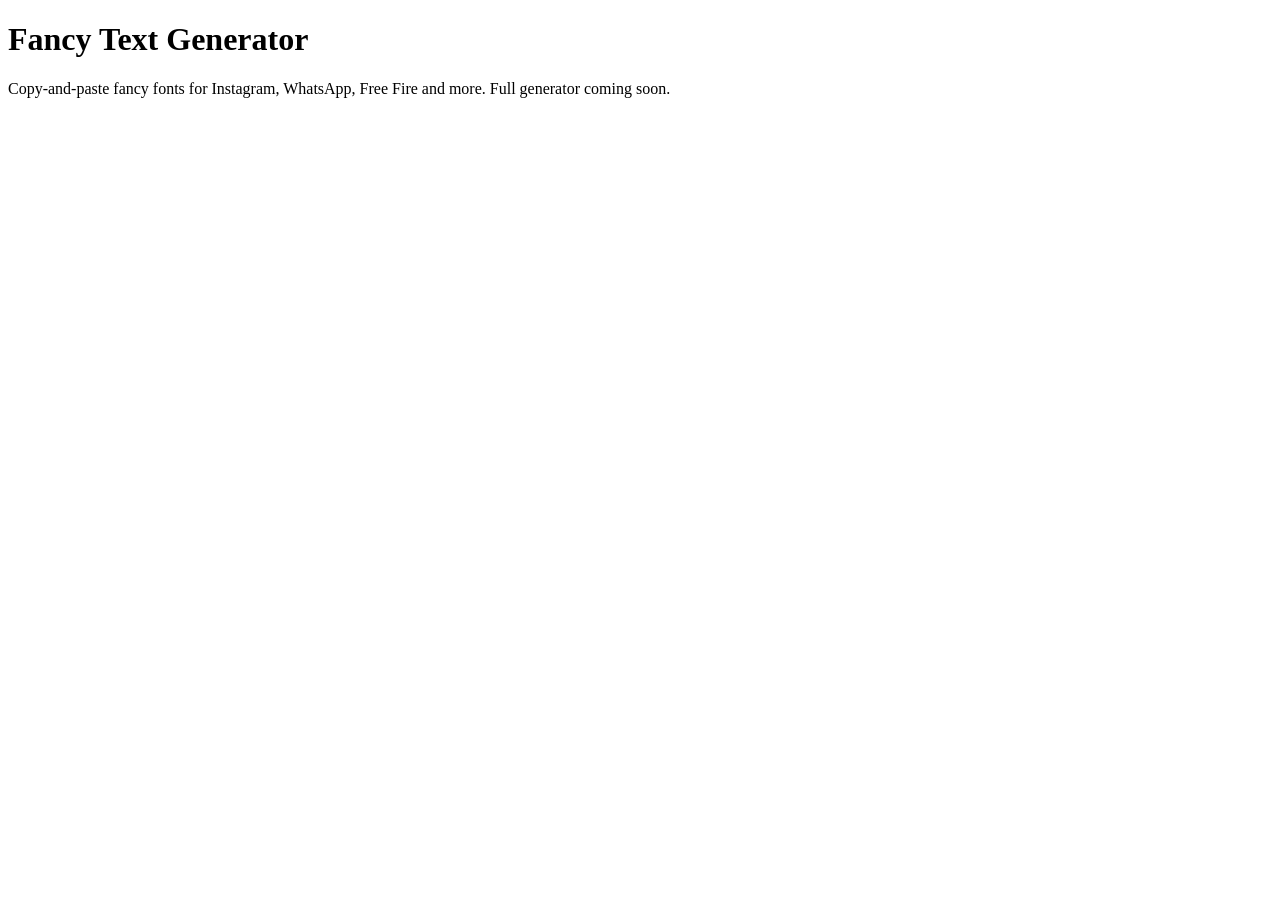
==== index.html @ 00d31dea "Update Google site verification meta tag" ====
<!DOCTYPE html>
<html lang="en">
<head>
<meta charset="UTF-8">
<meta name="viewport" content="width=device-width, initial-scale=1.0">
<meta name="google-site-verification" content="sDdpDQWQOnC1w3uMUyWJrE3XYqYhAhATdIT-L85_N2A" />
<title>Fancy Text Generator (Copy and Paste) | Fancy Fonts</title>
</head>
<body>
<h1>Fancy Text Generator</h1>
<p>Copy-and-paste fancy fonts for Instagram, WhatsApp, Free Fire and more. Full generator coming soon.</p>
</body>
</html>
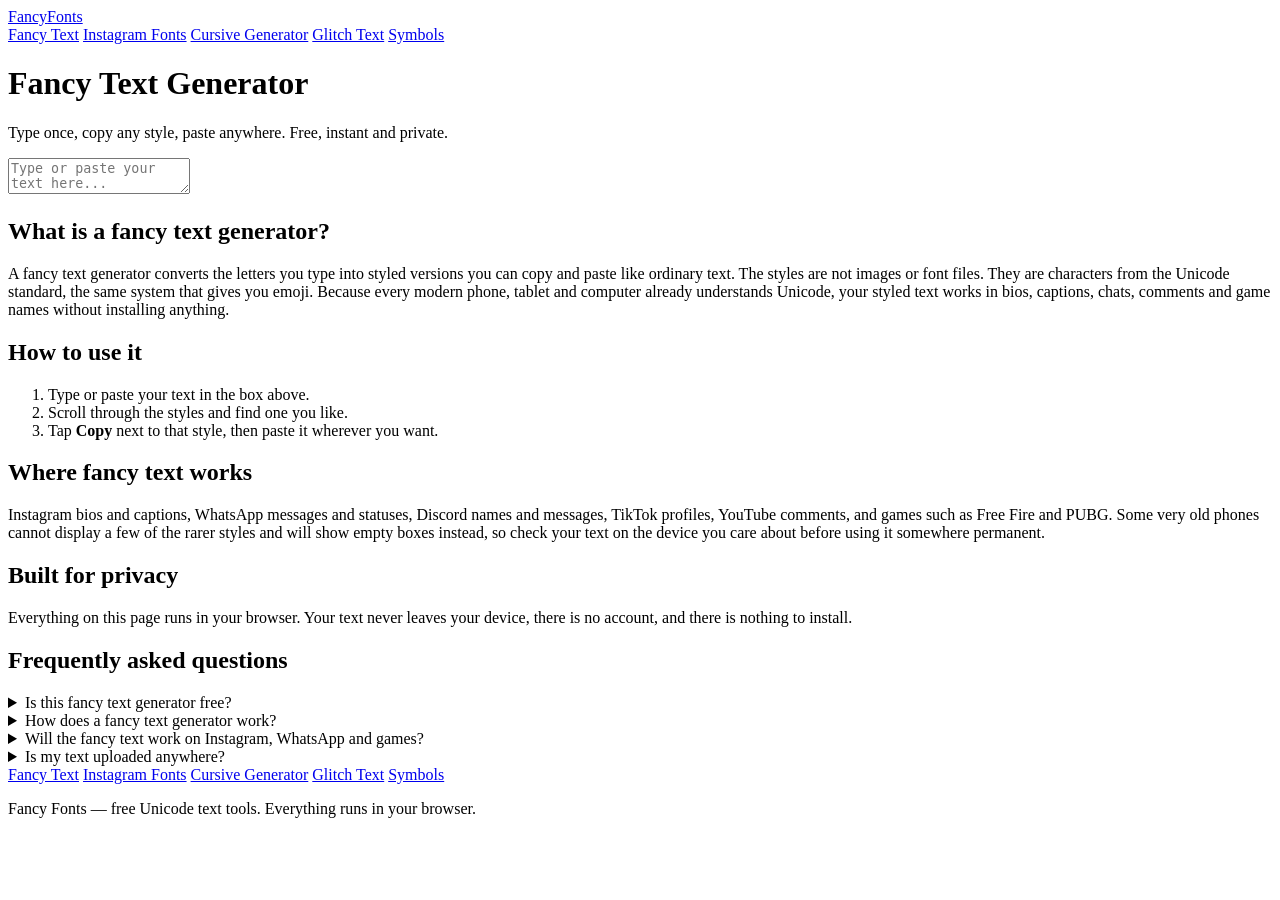
==== commit 711a89e2: "Enhance index.html with SEO and privacy meta tags Added meta tags for SEO and privacy information." ====
--- a/index.html
+++ b/index.html
@@ -5,9 +5,69 @@
 <meta name="viewport" content="width=device-width, initial-scale=1.0">
 <meta name="google-site-verification" content="sDdpDQWQOnC1w3uMUyWJrE3XYqYhAhATdIT-L85_N2A" />
 <title>Fancy Text Generator (Copy and Paste) | Fancy Fonts</title>
+<meta name="description" content="Free fancy text generator: turn normal text into stylish Unicode fonts you can copy and paste into Instagram, WhatsApp, Discord, Free Fire and more. No sign-up.">
+<link rel="canonical" href="https://fancy-fonts.github.io/">
+<link rel="stylesheet" href="/assets/style.css">
+<script type="application/ld+json">
+{"@context":"https://schema.org","@type":"FAQPage","mainEntity":[
+{"@type":"Question","name":"Is this fancy text generator free?","acceptedAnswer":{"@type":"Answer","text":"Yes, completely free. There is no sign-up, no download and no limit on how much text you can convert."}},
+{"@type":"Question","name":"How does a fancy text generator work?","acceptedAnswer":{"@type":"Answer","text":"It replaces each letter you type with a look-alike Unicode symbol. Unicode is the universal character standard built into every phone and computer, so the converted text pastes into almost any app without installing a font."}},
+{"@type":"Question","name":"Will the fancy text work on Instagram, WhatsApp and games?","acceptedAnswer":{"@type":"Answer","text":"In most cases yes. Instagram bios and captions, WhatsApp chats and statuses, Discord, TikTok and games like Free Fire and PUBG all accept these characters. A few styles may show as empty boxes on very old devices."}},
+{"@type":"Question","name":"Is my text uploaded anywhere?","acceptedAnswer":{"@type":"Answer","text":"No. All conversion happens inside your own browser with JavaScript. Nothing you type is sent to any server."}}
+]}
+</script>
 </head>
 <body>
+<header>
+<a class="logo" href="/">Fancy<span>Fonts</span></a>
+<nav>
+<a href="/" class="active">Fancy Text</a>
+<a href="/instagram-fonts/">Instagram Fonts</a>
+<a href="/cursive-generator/">Cursive Generator</a>
+<a href="/glitch-text/">Glitch Text</a>
+<a href="/symbols/">Symbols</a>
+</nav>
+</header>
+<main>
 <h1>Fancy Text Generator</h1>
-<p>Copy-and-paste fancy fonts for Instagram, WhatsApp, Free Fire and more. Full generator coming soon.</p>
+<p class="sub">Type once, copy any style, paste anywhere. Free, instant and private.</p>
+<section class="gen">
+<textarea id="in" maxlength="500" placeholder="Type or paste your text here..."></textarea>
+<div id="out"></div>
+</section>
+<section class="content">
+<h2>What is a fancy text generator?</h2>
+<p>A fancy text generator converts the letters you type into styled versions you can copy and paste like ordinary text. The styles are not images or font files. They are characters from the Unicode standard, the same system that gives you emoji. Because every modern phone, tablet and computer already understands Unicode, your styled text works in bios, captions, chats, comments and game names without installing anything.</p>
+<h2>How to use it</h2>
+<ol>
+<li>Type or paste your text in the box above.</li>
+<li>Scroll through the styles and find one you like.</li>
+<li>Tap <strong>Copy</strong> next to that style, then paste it wherever you want.</li>
+</ol>
+<h2>Where fancy text works</h2>
+<p>Instagram bios and captions, WhatsApp messages and statuses, Discord names and messages, TikTok profiles, YouTube comments, and games such as Free Fire and PUBG. Some very old phones cannot display a few of the rarer styles and will show empty boxes instead, so check your text on the device you care about before using it somewhere permanent.</p>
+<h2>Built for privacy</h2>
+<p>Everything on this page runs in your browser. Your text never leaves your device, there is no account, and there is nothing to install.</p>
+</section>
+<section class="faq">
+<h2>Frequently asked questions</h2>
+<details><summary>Is this fancy text generator free?</summary><p>Yes, completely free. There is no sign-up, no download and no limit on how much text you can convert.</p></details>
+<details><summary>How does a fancy text generator work?</summary><p>It replaces each letter you type with a look-alike Unicode symbol. Unicode is the universal character standard built into every phone and computer, so the converted text pastes into almost any app without installing a font.</p></details>
+<details><summary>Will the fancy text work on Instagram, WhatsApp and games?</summary><p>In most cases yes. Instagram bios and captions, WhatsApp chats and statuses, Discord, TikTok and games like Free Fire and PUBG all accept these characters. A few styles may show as empty boxes on very old devices.</p></details>
+<details><summary>Is my text uploaded anywhere?</summary><p>No. All conversion happens inside your own browser with JavaScript. Nothing you type is sent to any server.</p></details>
+</section>
+</main>
+<footer>
+<nav>
+<a href="/">Fancy Text</a>
+<a href="/instagram-fonts/">Instagram Fonts</a>
+<a href="/cursive-generator/">Cursive Generator</a>
+<a href="/glitch-text/">Glitch Text</a>
+<a href="/symbols/">Symbols</a>
+</nav>
+<p>Fancy Fonts — free Unicode text tools. Everything runs in your browser.</p>
+</footer>
+<script src="/assets/fancy.js"></script>
+<script>FANCY.init({sample:"Fancy Text Generator",styles:["bold","italic","bolditalic","script","boldscript","fraktur","boldfraktur","doublestruck","sans","sansbold","sansitalic","sansbolditalic","monospace","fullwidth","circled","smallcaps","flip","strike","underline","slash","zalgo1","zalgo2","zalgo3"]});</script>
 </body>
 </html>
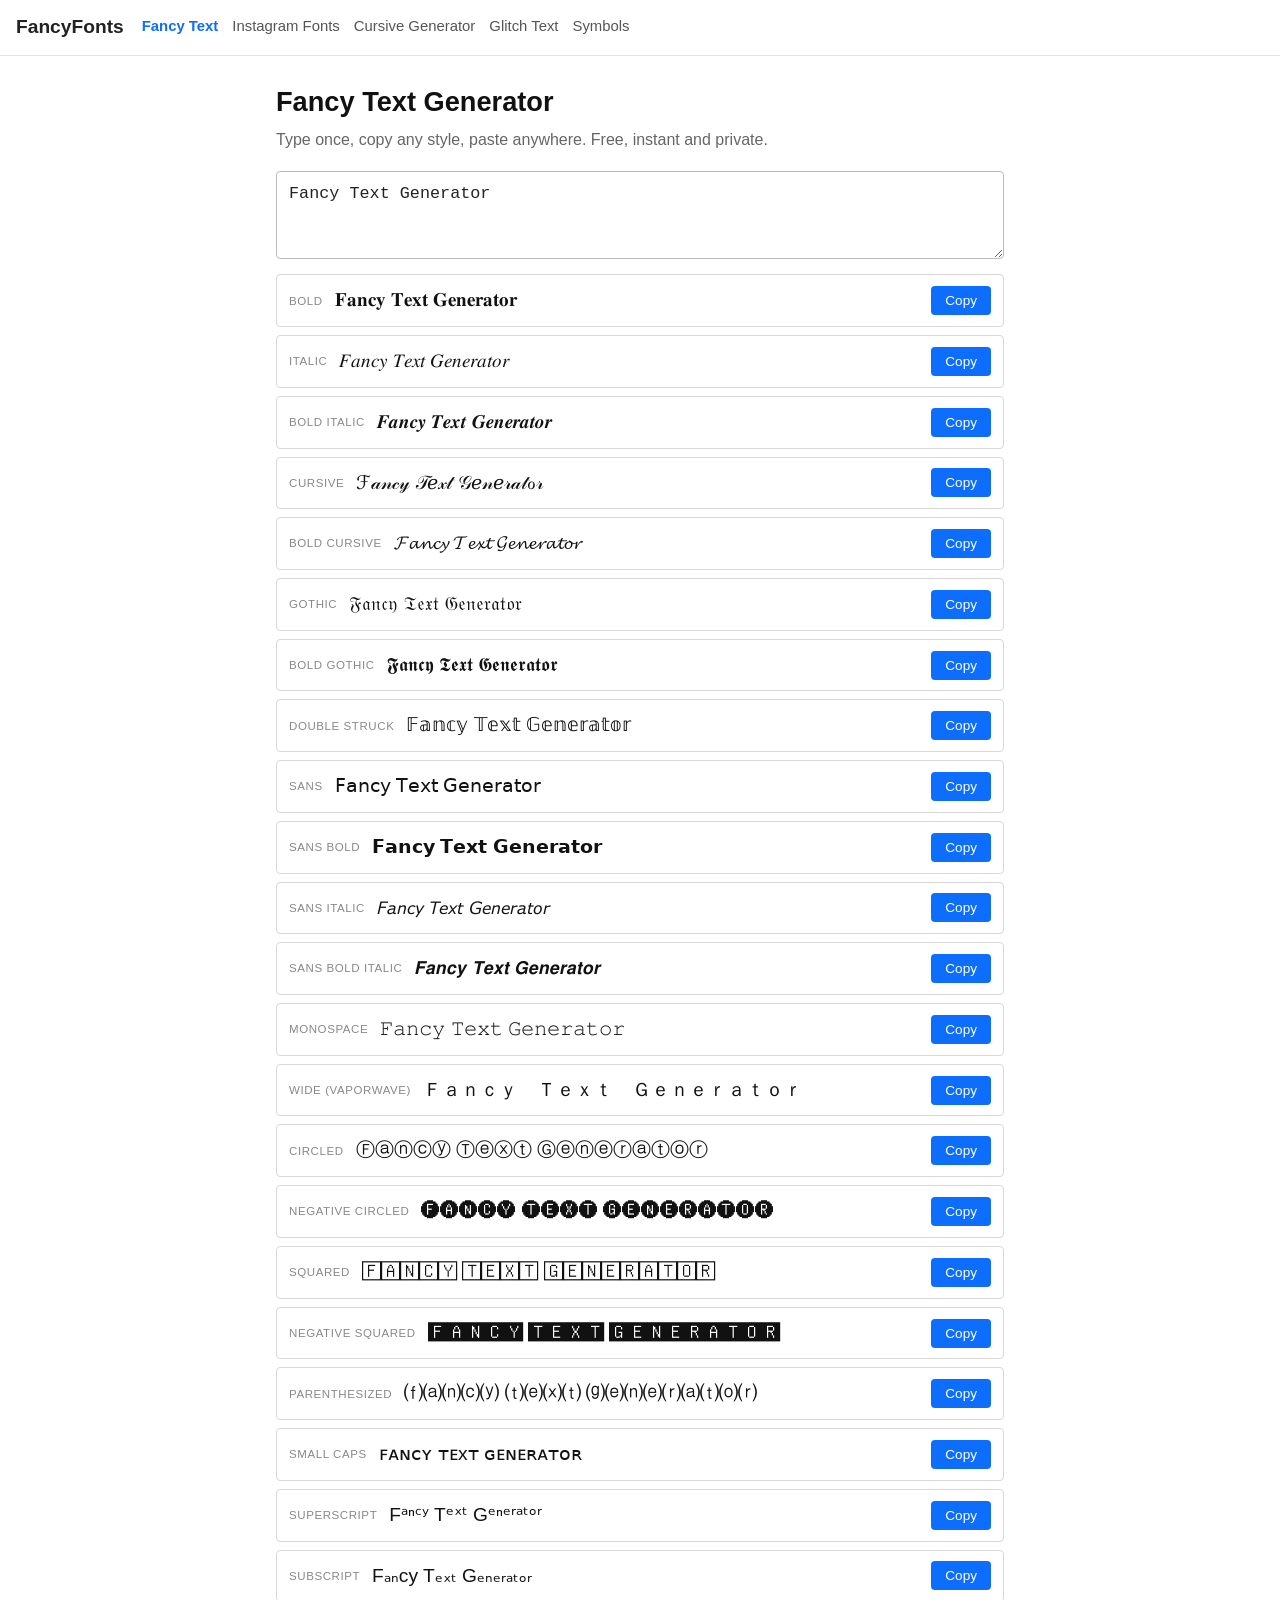
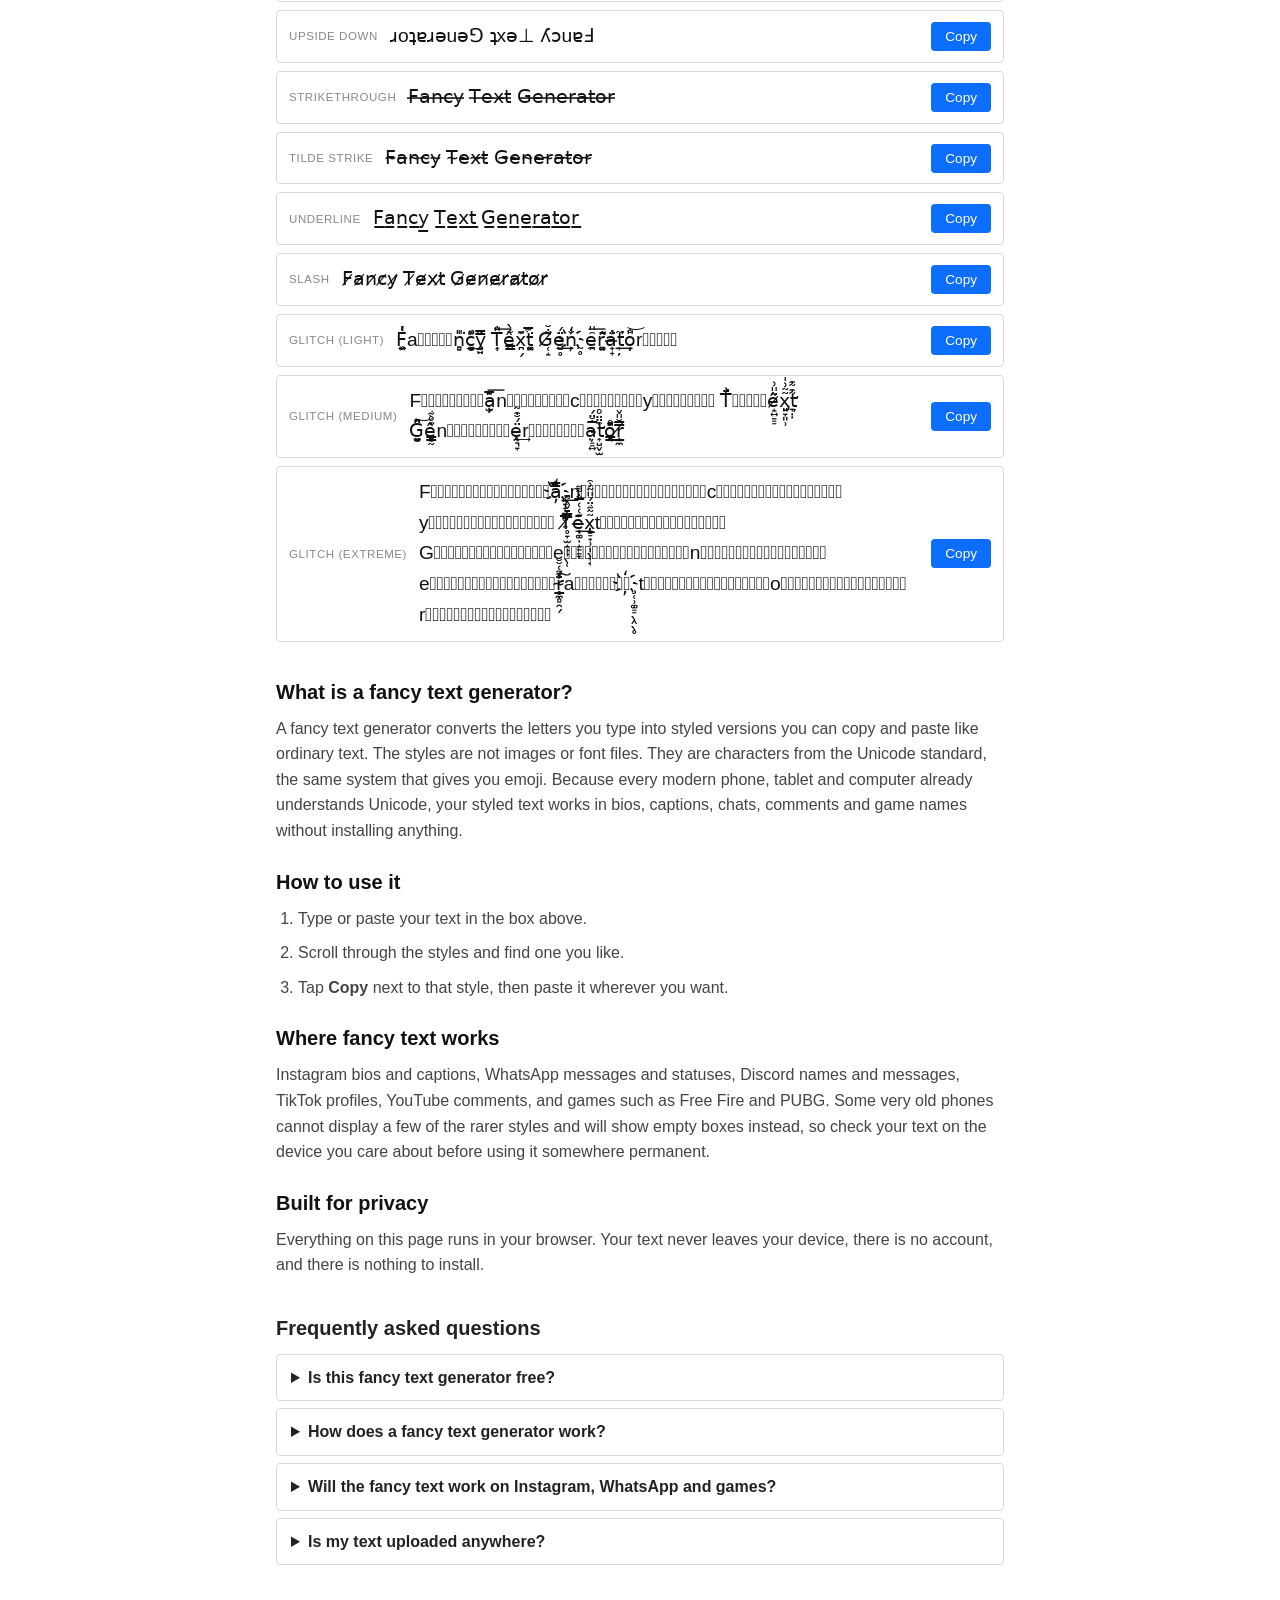
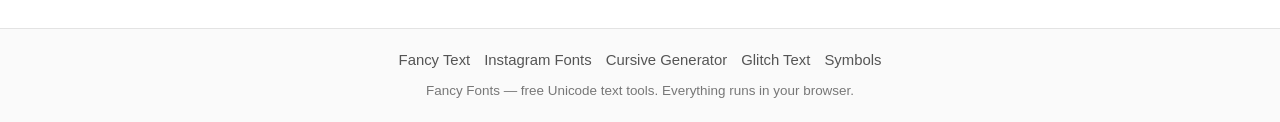
==== commit c9c3177c: "Enhance FANCY.init() with more text styles Updated FANCY.init() to include additional styles such as" ====
--- a/index.html
+++ b/index.html
@@ -68,6 +68,6 @@
 <p>Fancy Fonts — free Unicode text tools. Everything runs in your browser.</p>
 </footer>
 <script src="/assets/fancy.js"></script>
-<script>FANCY.init({sample:"Fancy Text Generator",styles:["bold","italic","bolditalic","script","boldscript","fraktur","boldfraktur","doublestruck","sans","sansbold","sansitalic","sansbolditalic","monospace","fullwidth","circled","smallcaps","flip","strike","underline","slash","zalgo1","zalgo2","zalgo3"]});</script>
+<script>FANCY.init({sample:"Fancy Text Generator",styles:["bold","italic","bolditalic","script","boldscript","fraktur","boldfraktur","doublestruck","sans","sansbold","sansitalic","sansbolditalic","monospace","fullwidth","circled","negcircled","squared","negsquared","paren","smallcaps","superscript","subscript","flip","strike","tilde","underline","slash","zalgo1","zalgo2","zalgo3"]});</script>
 </body>
 </html>
--- a/assets/style.css
+++ b/assets/style.css
@@ -0,0 +1,42 @@
+*{margin:0;padding:0;box-sizing:border-box}
+body{font-family:Arial,Helvetica,sans-serif;background:#ffffff;color:#222;line-height:1.6}
+a{color:#0d6efd;text-decoration:none}
+a:hover{text-decoration:underline}
+header{border-bottom:1px solid #e3e3e3;padding:12px 16px;display:flex;flex-wrap:wrap;align-items:center;gap:6px 18px;background:#fff}
+.logo{font-weight:bold;font-size:1.2rem;color:#222}
+nav{display:flex;flex-wrap:wrap;gap:2px 14px}
+nav a{color:#555;font-size:.93rem}
+nav a:hover{color:#0d6efd;text-decoration:none}
+nav a.active{color:#0d6efd;font-weight:bold}
+main{max-width:760px;margin:0 auto;padding:24px 16px 56px}
+h1{font-size:1.7rem;margin-bottom:4px;color:#111}
+.sub{color:#666;margin-bottom:18px}
+.gen textarea,.gen input[type=search]{width:100%;min-height:88px;background:#fff;border:1px solid #bbb;border-radius:4px;color:#222;font-size:1.05rem;padding:12px;resize:vertical}
+.gen textarea:focus,.gen input[type=search]:focus{outline:none;border-color:#0d6efd}
+.row{display:flex;align-items:center;justify-content:space-between;gap:12px;background:#fff;border:1px solid #d7d7d7;border-radius:4px;padding:10px 12px;margin-top:8px}
+.row .style-name{font-size:.72rem;color:#888;text-transform:uppercase;letter-spacing:.05em;white-space:nowrap}
+.row .preview{font-size:1.2rem;word-break:break-word;flex:1;text-align:left;color:#111}
+.copy-btn{background:#0d6efd;color:#fff;border:none;border-radius:4px;padding:7px 14px;font-size:.85rem;cursor:pointer;white-space:nowrap}
+.copy-btn:hover{background:#0b5ed7}
+.copy-btn.done{background:#198754}
+.content{margin-top:34px}
+.content h2{font-size:1.25rem;margin:22px 0 8px;color:#111}
+.content h3{font-size:1rem;margin:16px 0 6px}
+.content p,.content li{color:#444;margin-bottom:9px}
+.content ol,.content ul{padding-left:22px}
+.faq{margin-top:34px}
+.faq h2{font-size:1.25rem;margin-bottom:10px}
+.faq details{background:#fff;border:1px solid #d7d7d7;border-radius:4px;padding:10px 14px;margin-bottom:7px}
+.faq summary{cursor:pointer;font-weight:bold;color:#222}
+.faq details p{margin-top:7px;color:#444}
+footer{border-top:1px solid #e3e3e3;padding:20px 16px;text-align:center;color:#777;font-size:.84rem;background:#fafafa}
+footer nav{justify-content:center;margin-bottom:7px}
+footer nav a{color:#555}
+.levels{display:flex;gap:8px;margin:12px 0 4px}
+.levels button{background:#fff;border:1px solid #bbb;color:#444;border-radius:4px;padding:6px 14px;cursor:pointer;font-size:.9rem}
+.levels button.on{background:#0d6efd;color:#fff;border-color:#0d6efd}
+.sym-grid{display:grid;grid-template-columns:repeat(auto-fill,minmax(50px,1fr));gap:7px;margin-top:12px}
+.sym-grid button{background:#fff;border:1px solid #d7d7d7;border-radius:4px;font-size:1.35rem;padding:9px 4px;cursor:pointer;color:#222}
+.sym-grid button:hover{border-color:#0d6efd}
+.toast{position:fixed;bottom:22px;left:50%;transform:translateX(-50%);background:#333;color:#fff;padding:9px 18px;border-radius:4px;opacity:0;transition:opacity .25s;pointer-events:none}
+.toast.show{opacity:1}
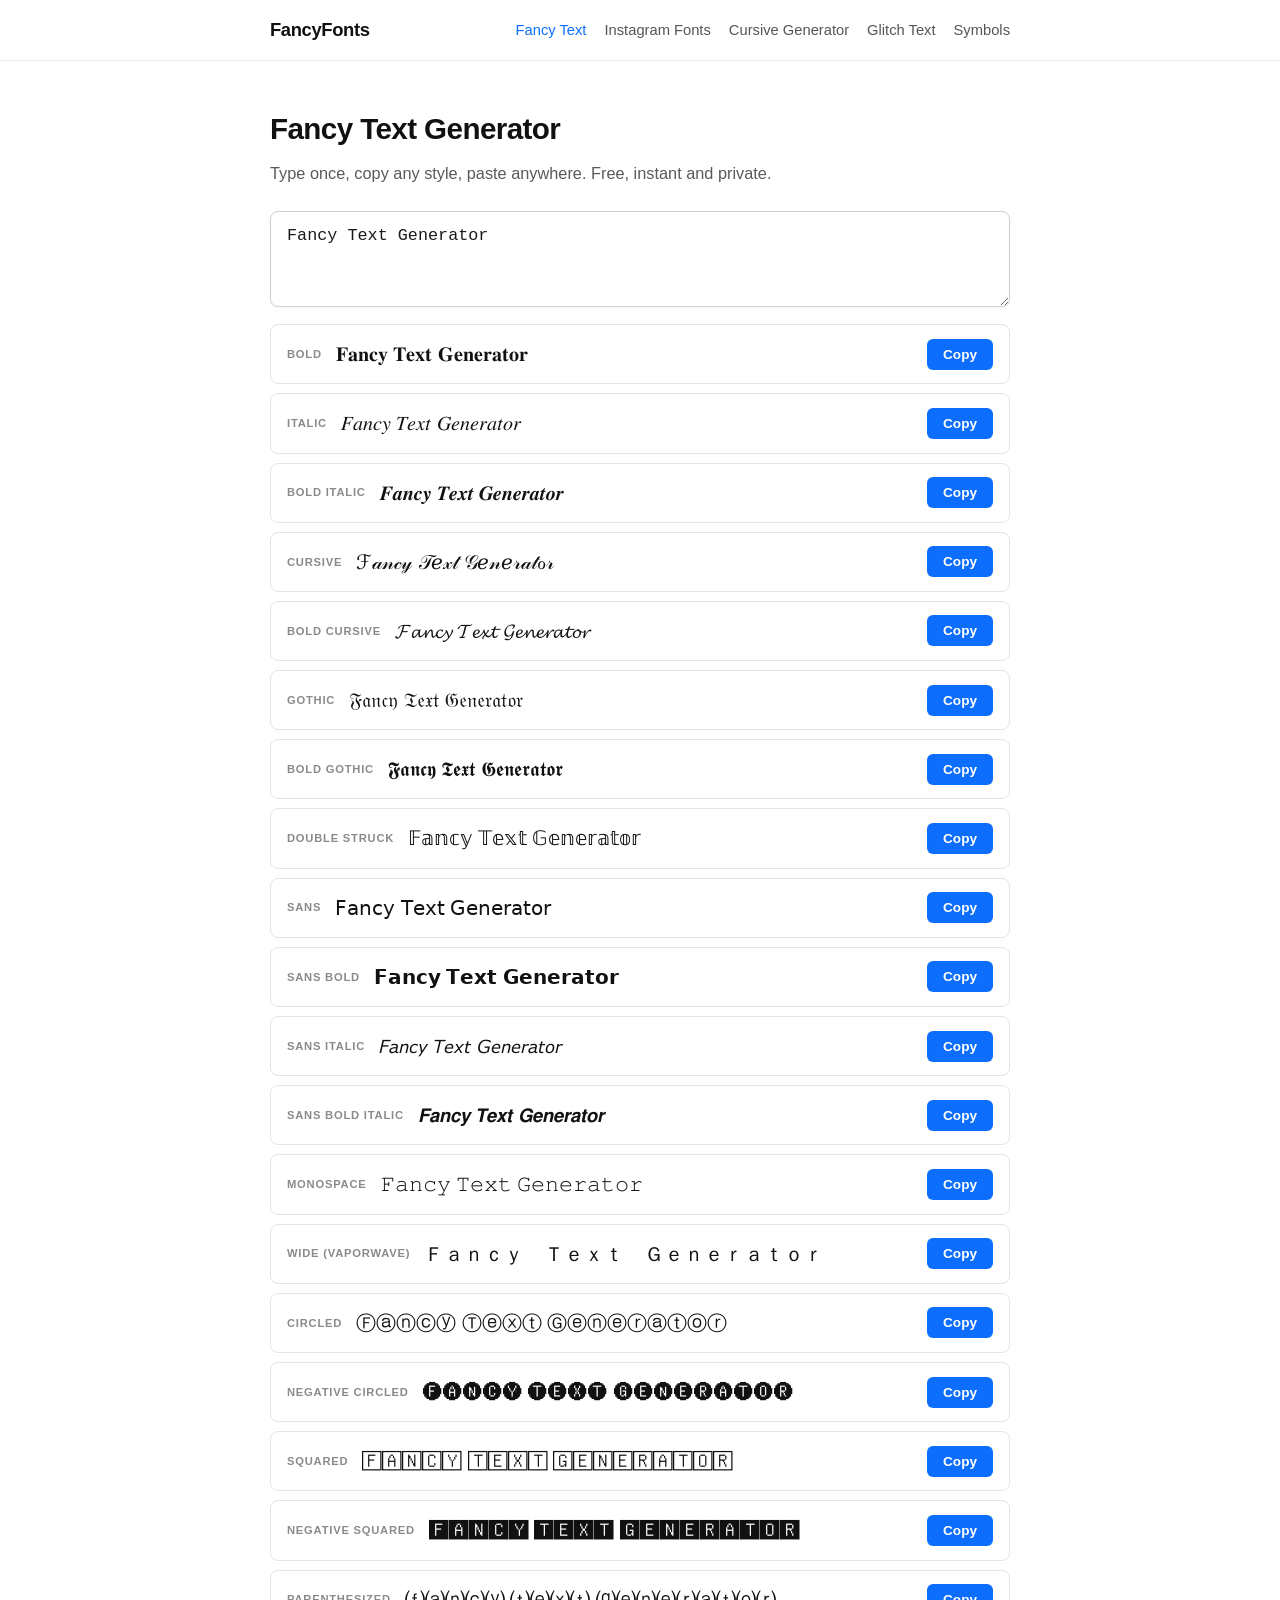
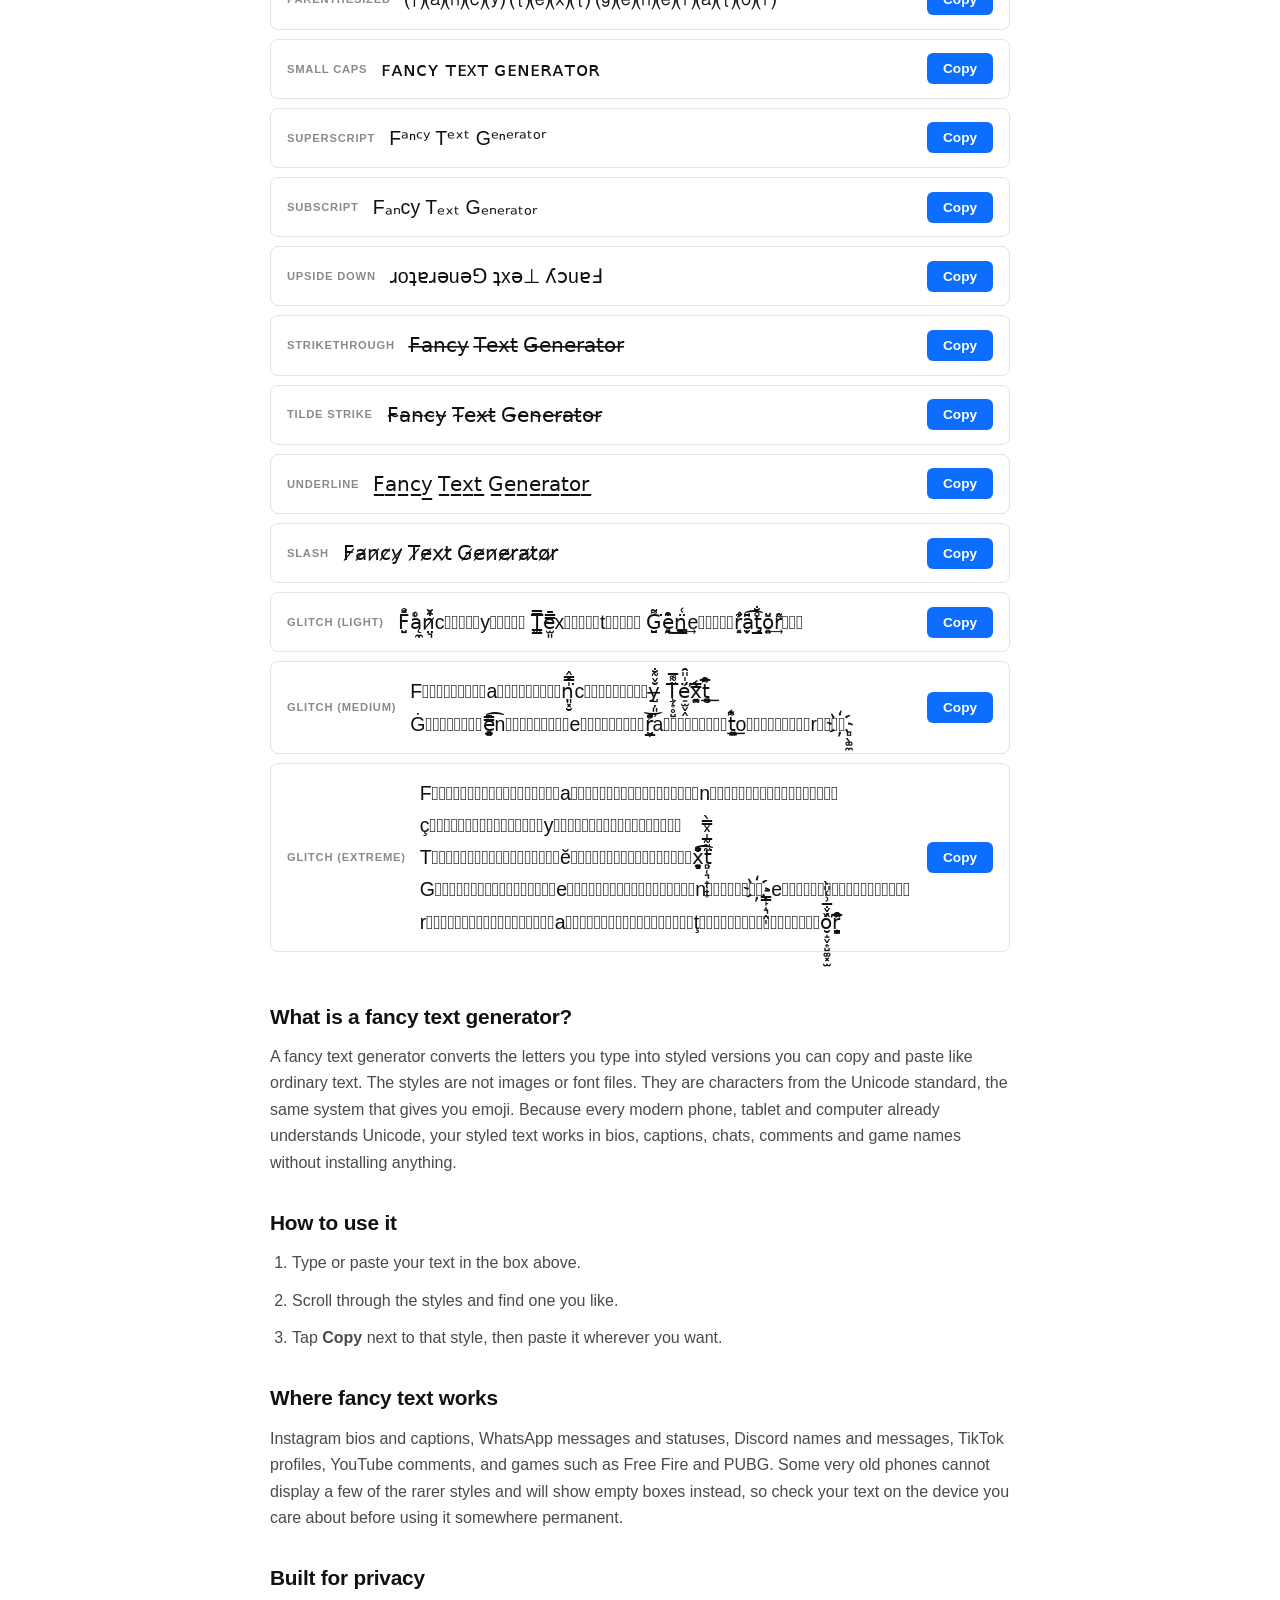
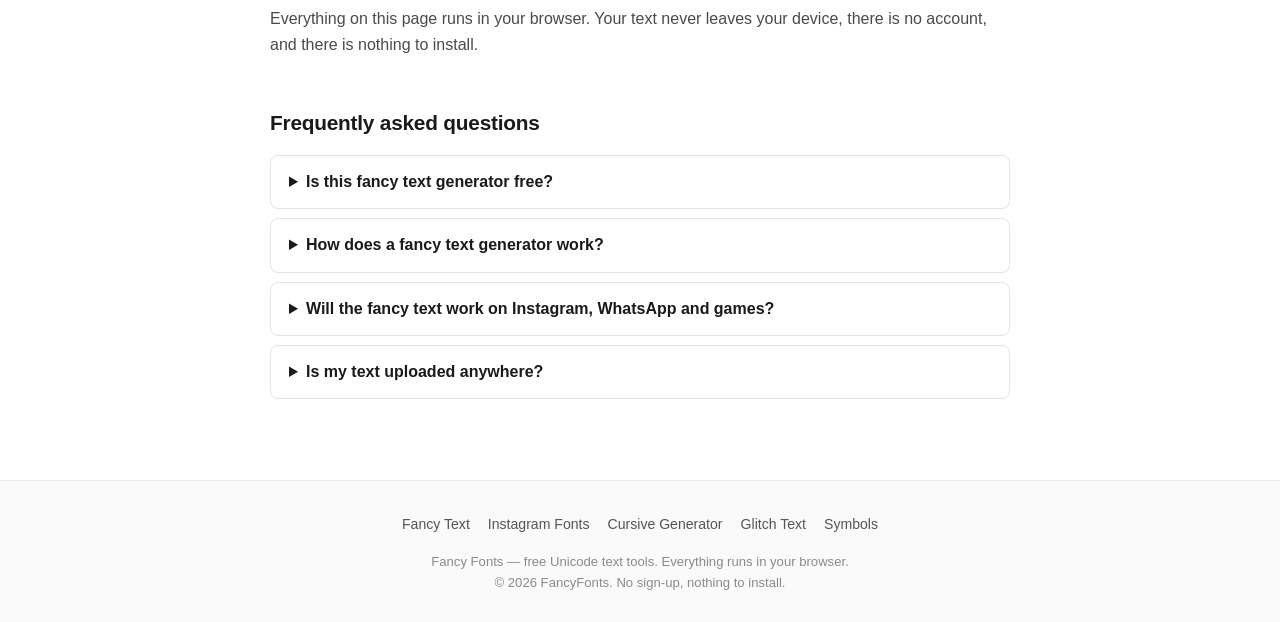
==== commit e705bb31: "Add favicon links to index.html" ====
--- a/index.html
+++ b/index.html
@@ -7,6 +7,8 @@
 <title>Fancy Text Generator (Copy and Paste) | Fancy Fonts</title>
 <meta name="description" content="Free fancy text generator: turn normal text into stylish Unicode fonts you can copy and paste into Instagram, WhatsApp, Discord, Free Fire and more. No sign-up.">
 <link rel="canonical" href="https://fancy-fonts.github.io/">
+<link rel="icon" href="/favicon.svg" type="image/svg+xml">
+<link rel="alternate icon" href="/favicon.png" type="image/png">
 <link rel="stylesheet" href="/assets/style.css">
 <script type="application/ld+json">
 {"@context":"https://schema.org","@type":"FAQPage","mainEntity":[
@@ -19,6 +21,7 @@
 </head>
 <body>
 <header>
+<div class="wrap">
 <a class="logo" href="/">Fancy<span>Fonts</span></a>
 <nav>
 <a href="/" class="active">Fancy Text</a>
@@ -27,6 +30,7 @@
 <a href="/glitch-text/">Glitch Text</a>
 <a href="/symbols/">Symbols</a>
 </nav>
+</div>
 </header>
 <main>
 <h1>Fancy Text Generator</h1>
@@ -58,6 +62,7 @@
 </section>
 </main>
 <footer>
+<div class="wrap">
 <nav>
 <a href="/">Fancy Text</a>
 <a href="/instagram-fonts/">Instagram Fonts</a>
@@ -66,6 +71,8 @@
 <a href="/symbols/">Symbols</a>
 </nav>
 <p>Fancy Fonts — free Unicode text tools. Everything runs in your browser.</p>
+<p>© 2026 FancyFonts. No sign-up, nothing to install.</p>
+</div>
 </footer>
 <script src="/assets/fancy.js"></script>
 <script>FANCY.init({sample:"Fancy Text Generator",styles:["bold","italic","bolditalic","script","boldscript","fraktur","boldfraktur","doublestruck","sans","sansbold","sansitalic","sansbolditalic","monospace","fullwidth","circled","negcircled","squared","negsquared","paren","smallcaps","superscript","subscript","flip","strike","tilde","underline","slash","zalgo1","zalgo2","zalgo3"]});</script>
--- a/assets/style.css
+++ b/assets/style.css
@@ -1,42 +1,54 @@
 *{margin:0;padding:0;box-sizing:border-box}
-body{font-family:Arial,Helvetica,sans-serif;background:#ffffff;color:#222;line-height:1.6}
+html{scroll-behavior:smooth}
+body{font-family:-apple-system,BlinkMacSystemFont,"Segoe UI",Roboto,"Helvetica Neue",Arial,sans-serif;background:#ffffff;color:#1a1a1a;line-height:1.65;-webkit-font-smoothing:antialiased}
 a{color:#0d6efd;text-decoration:none}
 a:hover{text-decoration:underline}
-header{border-bottom:1px solid #e3e3e3;padding:12px 16px;display:flex;flex-wrap:wrap;align-items:center;gap:6px 18px;background:#fff}
-.logo{font-weight:bold;font-size:1.2rem;color:#222}
-nav{display:flex;flex-wrap:wrap;gap:2px 14px}
-nav a{color:#555;font-size:.93rem}
-nav a:hover{color:#0d6efd;text-decoration:none}
-nav a.active{color:#0d6efd;font-weight:bold}
-main{max-width:760px;margin:0 auto;padding:24px 16px 56px}
-h1{font-size:1.7rem;margin-bottom:4px;color:#111}
-.sub{color:#666;margin-bottom:18px}
-.gen textarea,.gen input[type=search]{width:100%;min-height:88px;background:#fff;border:1px solid #bbb;border-radius:4px;color:#222;font-size:1.05rem;padding:12px;resize:vertical}
-.gen textarea:focus,.gen input[type=search]:focus{outline:none;border-color:#0d6efd}
-.row{display:flex;align-items:center;justify-content:space-between;gap:12px;background:#fff;border:1px solid #d7d7d7;border-radius:4px;padding:10px 12px;margin-top:8px}
-.row .style-name{font-size:.72rem;color:#888;text-transform:uppercase;letter-spacing:.05em;white-space:nowrap}
-.row .preview{font-size:1.2rem;word-break:break-word;flex:1;text-align:left;color:#111}
-.copy-btn{background:#0d6efd;color:#fff;border:none;border-radius:4px;padding:7px 14px;font-size:.85rem;cursor:pointer;white-space:nowrap}
+header{position:sticky;top:0;z-index:50;background:rgba(255,255,255,.92);backdrop-filter:blur(8px);-webkit-backdrop-filter:blur(8px);border-bottom:1px solid #ececec}
+.wrap{max-width:780px;margin:0 auto;padding:0 20px}
+header .wrap{height:60px;display:flex;align-items:center;justify-content:space-between;gap:16px}
+.logo{font-weight:800;font-size:1.15rem;color:#111;letter-spacing:-.02em}
+.logo:hover{text-decoration:none}
+nav{display:flex;flex-wrap:wrap;gap:4px 18px}
+nav a{color:#555;font-size:.92rem;font-weight:500;padding:4px 0}
+nav a:hover{color:#111;text-decoration:none}
+nav a.active{color:#0d6efd}
+main{max-width:780px;margin:0 auto;padding:44px 20px 72px}
+h1{font-size:1.85rem;font-weight:750;letter-spacing:-.02em;margin-bottom:6px;color:#111}
+.sub{color:#5a5a5a;font-size:1.02rem;margin-bottom:24px}
+.gen textarea{width:100%;min-height:96px;background:#fff;border:1px solid #d0d0d0;border-radius:8px;color:#1a1a1a;font-size:1.05rem;padding:14px 16px;resize:vertical;box-shadow:0 1px 2px rgba(0,0,0,.04);transition:border-color .15s,box-shadow .15s}
+.gen textarea:focus{outline:none;border-color:#0d6efd;box-shadow:0 0 0 3px rgba(13,110,253,.12)}
+.gen input[type=search]{width:100%;background:#fff;border:1px solid #d0d0d0;border-radius:8px;color:#1a1a1a;font-size:1rem;padding:12px 16px;box-shadow:0 1px 2px rgba(0,0,0,.04)}
+.gen input[type=search]:focus{outline:none;border-color:#0d6efd;box-shadow:0 0 0 3px rgba(13,110,253,.12)}
+.row{display:flex;align-items:center;justify-content:space-between;gap:14px;background:#fff;border:1px solid #e4e4e4;border-radius:8px;padding:13px 16px;margin-top:9px;transition:border-color .15s}
+.row:hover{border-color:#b8b8b8}
+.row .style-name{font-size:.7rem;color:#8a8a8a;text-transform:uppercase;letter-spacing:.07em;white-space:nowrap;font-weight:600}
+.row .preview{font-size:1.22rem;word-break:break-word;flex:1;text-align:left;color:#111}
+.copy-btn{background:#0d6efd;color:#fff;border:none;border-radius:6px;padding:8px 16px;font-size:.85rem;font-weight:600;cursor:pointer;white-space:nowrap;transition:background .15s}
 .copy-btn:hover{background:#0b5ed7}
+.copy-btn:active{transform:translateY(1px)}
 .copy-btn.done{background:#198754}
-.content{margin-top:34px}
-.content h2{font-size:1.25rem;margin:22px 0 8px;color:#111}
-.content h3{font-size:1rem;margin:16px 0 6px}
-.content p,.content li{color:#444;margin-bottom:9px}
+.content{margin-top:48px}
+.content h2{font-size:1.3rem;font-weight:700;letter-spacing:-.01em;margin:30px 0 10px;color:#111}
+.content h3{font-size:1.05rem;margin:20px 0 6px}
+.content p,.content li{color:#4a4a4a;margin-bottom:11px}
 .content ol,.content ul{padding-left:22px}
-.faq{margin-top:34px}
-.faq h2{font-size:1.25rem;margin-bottom:10px}
-.faq details{background:#fff;border:1px solid #d7d7d7;border-radius:4px;padding:10px 14px;margin-bottom:7px}
-.faq summary{cursor:pointer;font-weight:bold;color:#222}
-.faq details p{margin-top:7px;color:#444}
-footer{border-top:1px solid #e3e3e3;padding:20px 16px;text-align:center;color:#777;font-size:.84rem;background:#fafafa}
-footer nav{justify-content:center;margin-bottom:7px}
-footer nav a{color:#555}
+.faq{margin-top:48px}
+.faq h2{font-size:1.3rem;font-weight:700;letter-spacing:-.01em;margin-bottom:14px}
+.faq details{background:#fff;border:1px solid #e4e4e4;border-radius:8px;padding:13px 18px;margin-bottom:9px}
+.faq summary{cursor:pointer;font-weight:600;color:#1a1a1a}
+.faq details p{margin-top:8px;color:#4a4a4a}
+footer{border-top:1px solid #ececec;background:#fafafa;margin-top:0}
+footer .wrap{padding-top:28px;padding-bottom:28px;text-align:center}
+footer nav{justify-content:center;margin-bottom:10px}
+footer nav a{color:#555;font-size:.88rem}
+footer nav a:hover{color:#111}
+footer p{color:#8a8a8a;font-size:.82rem}
 .levels{display:flex;gap:8px;margin:12px 0 4px}
-.levels button{background:#fff;border:1px solid #bbb;color:#444;border-radius:4px;padding:6px 14px;cursor:pointer;font-size:.9rem}
+.levels button{background:#fff;border:1px solid #d0d0d0;color:#444;border-radius:6px;padding:7px 16px;cursor:pointer;font-size:.9rem}
 .levels button.on{background:#0d6efd;color:#fff;border-color:#0d6efd}
-.sym-grid{display:grid;grid-template-columns:repeat(auto-fill,minmax(50px,1fr));gap:7px;margin-top:12px}
-.sym-grid button{background:#fff;border:1px solid #d7d7d7;border-radius:4px;font-size:1.35rem;padding:9px 4px;cursor:pointer;color:#222}
+.sym-grid{display:grid;grid-template-columns:repeat(auto-fill,minmax(52px,1fr));gap:8px;margin-top:14px}
+.sym-grid button{background:#fff;border:1px solid #e4e4e4;border-radius:8px;font-size:1.4rem;padding:10px 4px;cursor:pointer;color:#1a1a1a;transition:border-color .15s}
 .sym-grid button:hover{border-color:#0d6efd}
-.toast{position:fixed;bottom:22px;left:50%;transform:translateX(-50%);background:#333;color:#fff;padding:9px 18px;border-radius:4px;opacity:0;transition:opacity .25s;pointer-events:none}
+.toast{position:fixed;bottom:24px;left:50%;transform:translateX(-50%);background:#1a1a1a;color:#fff;padding:10px 20px;border-radius:6px;font-weight:600;font-size:.88rem;opacity:0;transition:opacity .25s;pointer-events:none}
 .toast.show{opacity:1}
+@media(max-width:560px){header .wrap{height:auto;padding-top:10px;padding-bottom:10px;flex-direction:column;align-items:flex-start;gap:6px}h1{font-size:1.55rem}}
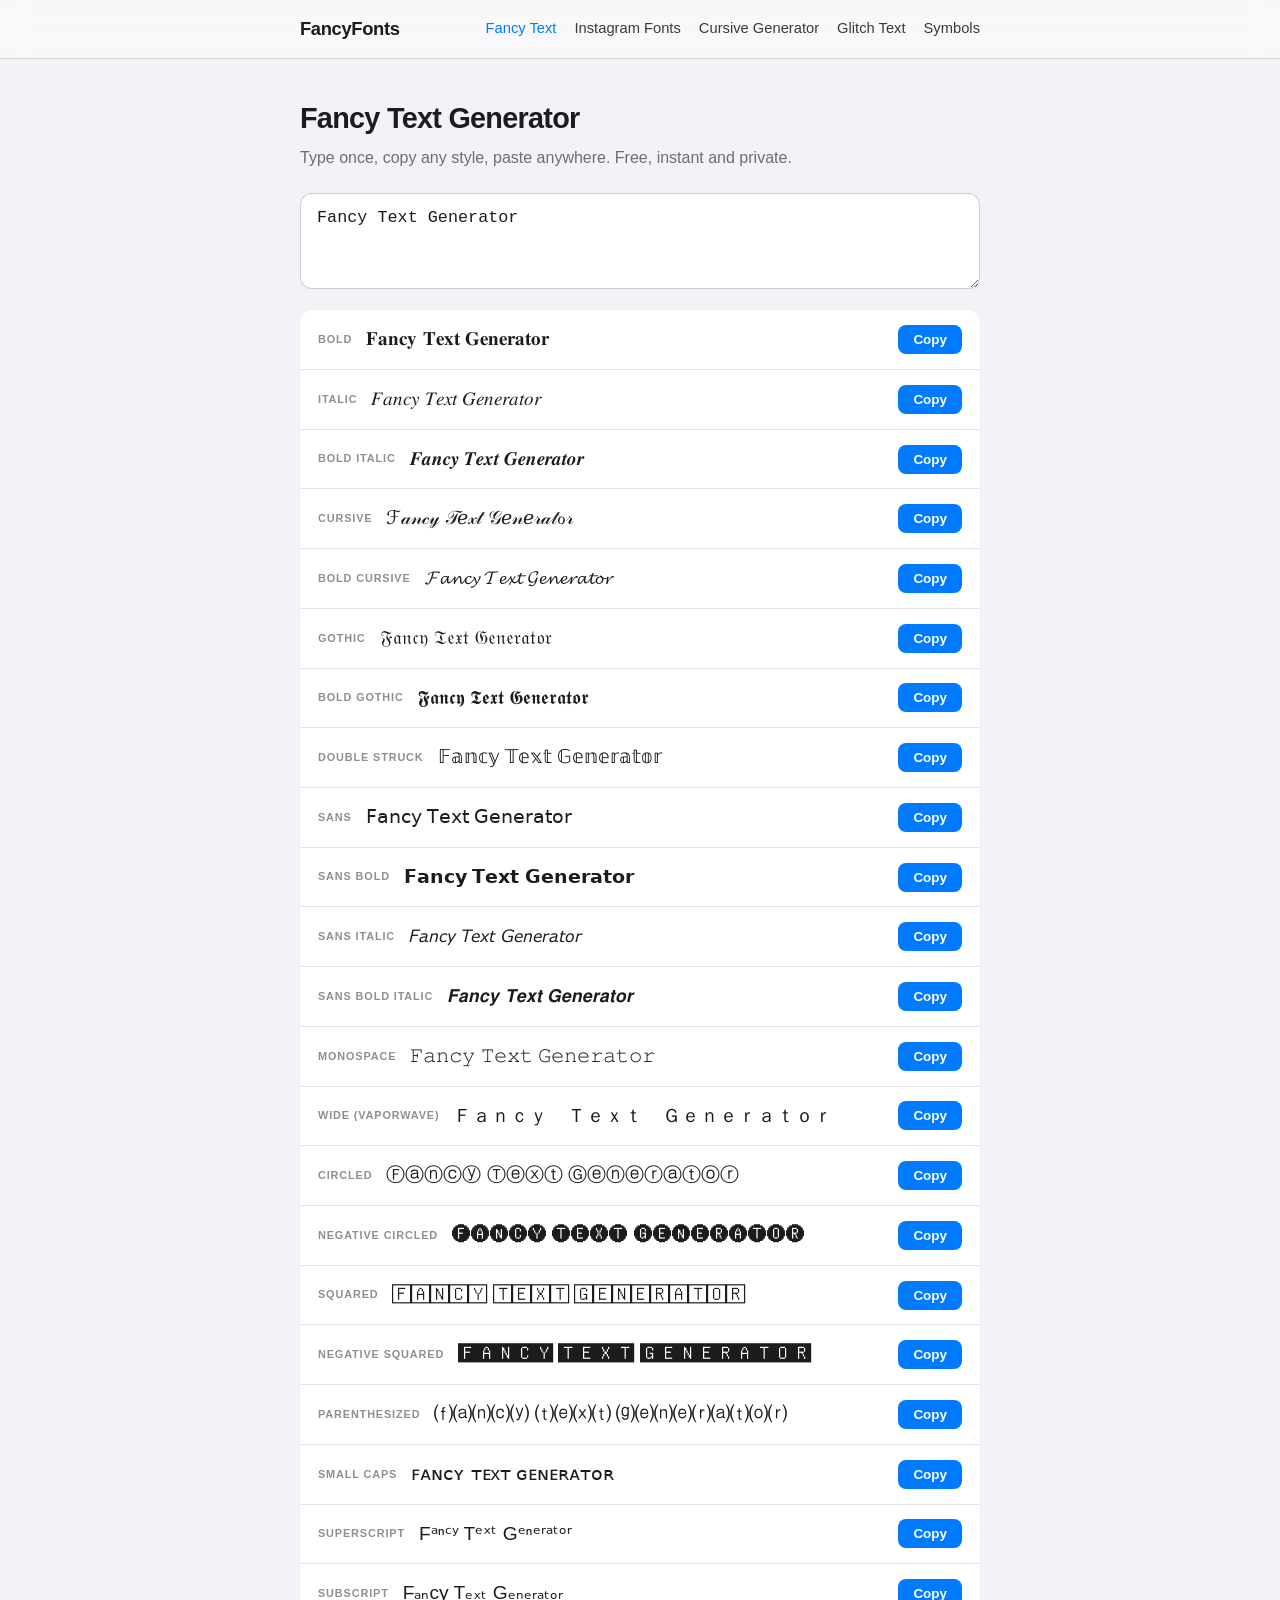
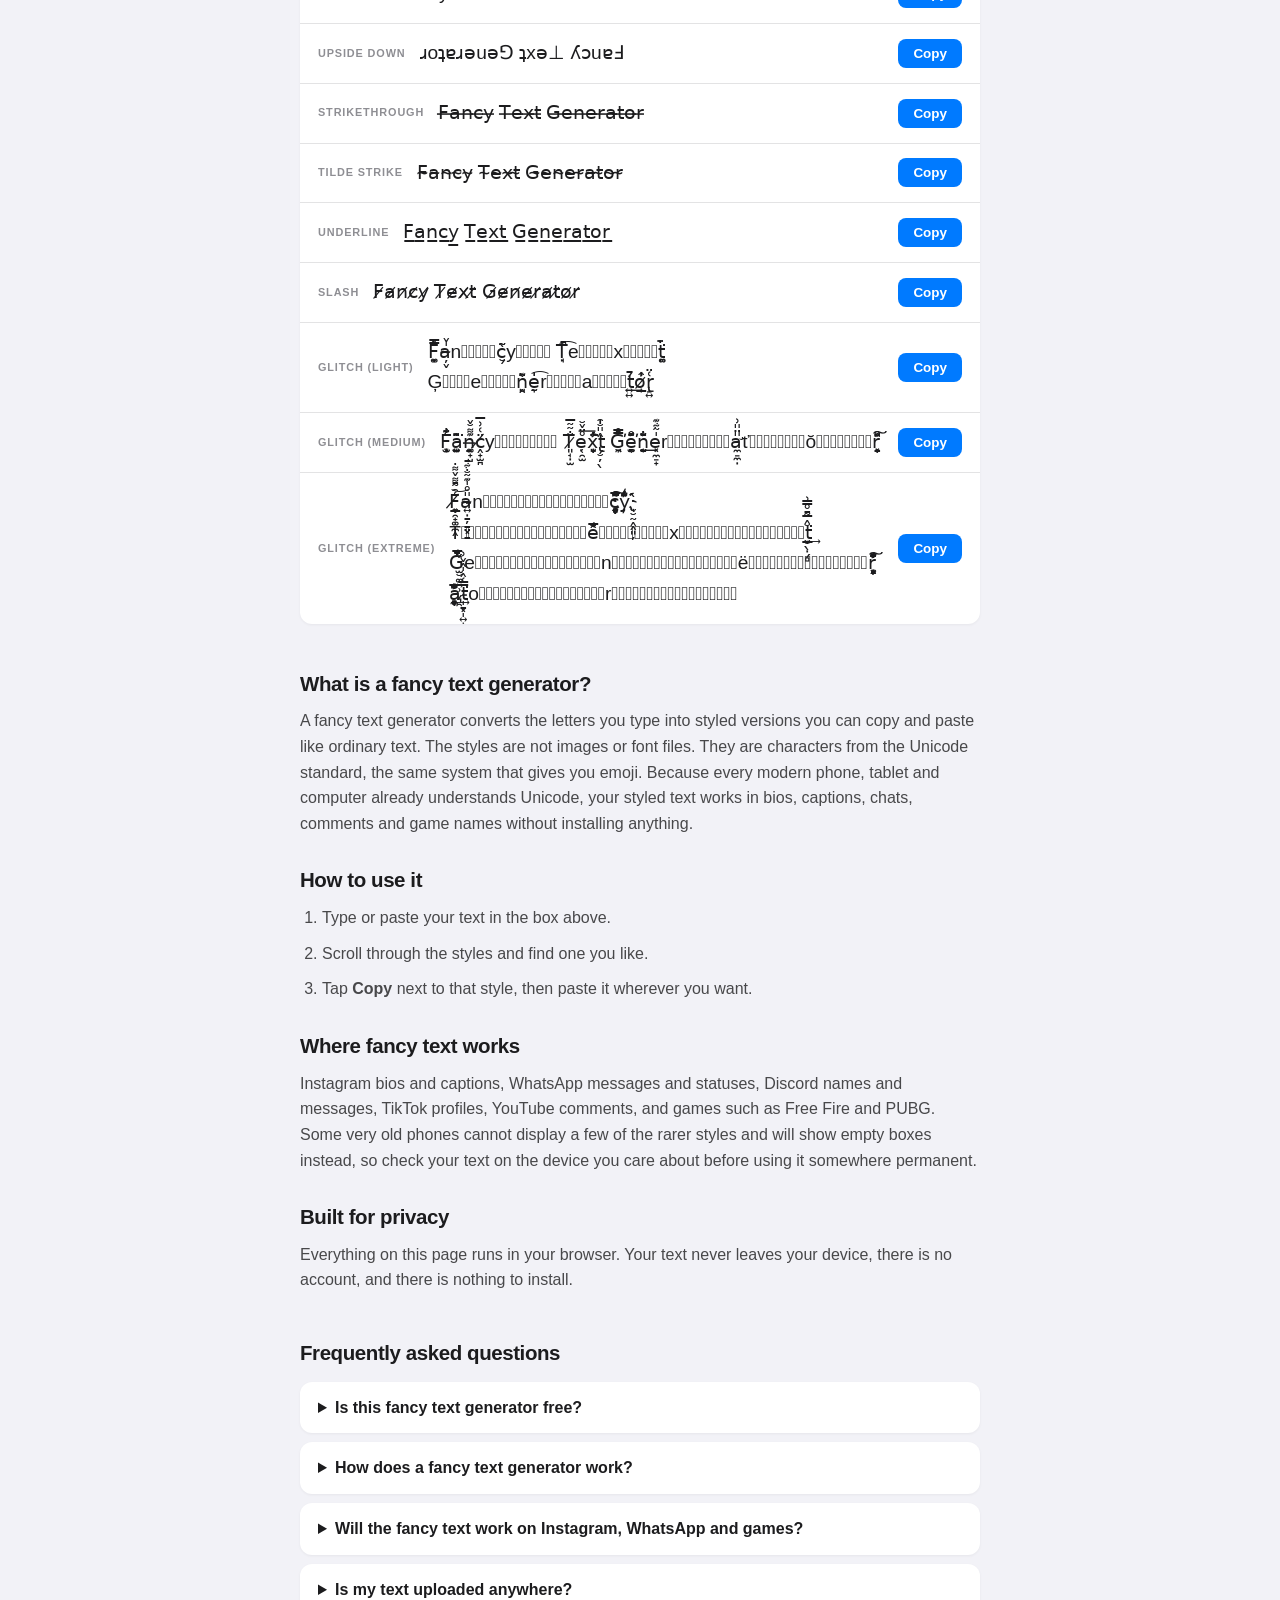
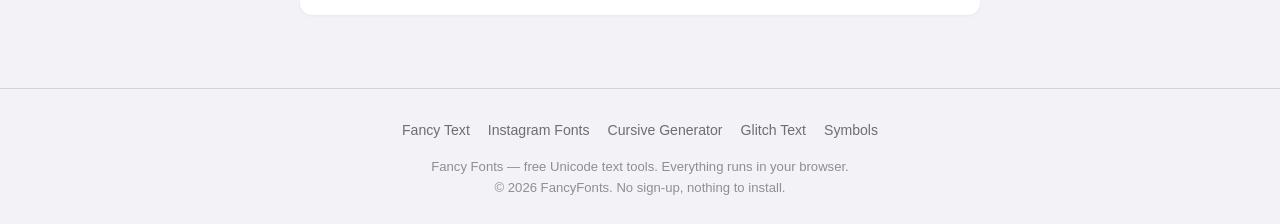
==== commit 44381af5: "Add structured data and application details in index.html Added structured data for the Fancy Fonts " ====
--- a/index.html
+++ b/index.html
@@ -17,6 +17,9 @@
 {"@type":"Question","name":"Will the fancy text work on Instagram, WhatsApp and games?","acceptedAnswer":{"@type":"Answer","text":"In most cases yes. Instagram bios and captions, WhatsApp chats and statuses, Discord, TikTok and games like Free Fire and PUBG all accept these characters. A few styles may show as empty boxes on very old devices."}},
 {"@type":"Question","name":"Is my text uploaded anywhere?","acceptedAnswer":{"@type":"Answer","text":"No. All conversion happens inside your own browser with JavaScript. Nothing you type is sent to any server."}}
 ]}
+</script>
+<script type="application/ld+json">
+{"@context":"https://schema.org","@type":"WebApplication","name":"Fancy Fonts - Fancy Text Generator","url":"https://fancy-fonts.github.io/","applicationCategory":"UtilitiesApplication","operatingSystem":"Any (web browser)","browserRequirements":"Requires JavaScript","offers":{"@type":"Offer","price":"0","priceCurrency":"USD"},"description":"Free online tool that converts plain text into 30 fancy Unicode styles you can copy and paste anywhere."}
 </script>
 </head>
 <body>
--- a/assets/style.css
+++ b/assets/style.css
@@ -1,54 +1,56 @@
 *{margin:0;padding:0;box-sizing:border-box}
 html{scroll-behavior:smooth}
-body{font-family:-apple-system,BlinkMacSystemFont,"Segoe UI",Roboto,"Helvetica Neue",Arial,sans-serif;background:#ffffff;color:#1a1a1a;line-height:1.65;-webkit-font-smoothing:antialiased}
-a{color:#0d6efd;text-decoration:none}
+body{font-family:-apple-system,BlinkMacSystemFont,"SF Pro Text","Segoe UI",Roboto,"Helvetica Neue",Arial,sans-serif;background:#f2f2f7;color:#1c1c1e;line-height:1.6;-webkit-font-smoothing:antialiased}
+a{color:#007aff;text-decoration:none}
 a:hover{text-decoration:underline}
-header{position:sticky;top:0;z-index:50;background:rgba(255,255,255,.92);backdrop-filter:blur(8px);-webkit-backdrop-filter:blur(8px);border-bottom:1px solid #ececec}
-.wrap{max-width:780px;margin:0 auto;padding:0 20px}
-header .wrap{height:60px;display:flex;align-items:center;justify-content:space-between;gap:16px}
-.logo{font-weight:800;font-size:1.15rem;color:#111;letter-spacing:-.02em}
+header{position:sticky;top:0;z-index:50;background:rgba(249,249,249,.85);backdrop-filter:saturate(180%) blur(12px);-webkit-backdrop-filter:saturate(180%) blur(12px);border-bottom:.5px solid rgba(60,60,67,.18)}
+.wrap{max-width:720px;margin:0 auto;padding:0 20px}
+header .wrap{height:58px;display:flex;align-items:center;justify-content:space-between;gap:16px}
+.logo{font-weight:700;font-size:1.15rem;color:#1c1c1e;letter-spacing:-.02em}
 .logo:hover{text-decoration:none}
-nav{display:flex;flex-wrap:wrap;gap:4px 18px}
-nav a{color:#555;font-size:.92rem;font-weight:500;padding:4px 0}
-nav a:hover{color:#111;text-decoration:none}
-nav a.active{color:#0d6efd}
-main{max-width:780px;margin:0 auto;padding:44px 20px 72px}
-h1{font-size:1.85rem;font-weight:750;letter-spacing:-.02em;margin-bottom:6px;color:#111}
-.sub{color:#5a5a5a;font-size:1.02rem;margin-bottom:24px}
-.gen textarea{width:100%;min-height:96px;background:#fff;border:1px solid #d0d0d0;border-radius:8px;color:#1a1a1a;font-size:1.05rem;padding:14px 16px;resize:vertical;box-shadow:0 1px 2px rgba(0,0,0,.04);transition:border-color .15s,box-shadow .15s}
-.gen textarea:focus{outline:none;border-color:#0d6efd;box-shadow:0 0 0 3px rgba(13,110,253,.12)}
-.gen input[type=search]{width:100%;background:#fff;border:1px solid #d0d0d0;border-radius:8px;color:#1a1a1a;font-size:1rem;padding:12px 16px;box-shadow:0 1px 2px rgba(0,0,0,.04)}
-.gen input[type=search]:focus{outline:none;border-color:#0d6efd;box-shadow:0 0 0 3px rgba(13,110,253,.12)}
-.row{display:flex;align-items:center;justify-content:space-between;gap:14px;background:#fff;border:1px solid #e4e4e4;border-radius:8px;padding:13px 16px;margin-top:9px;transition:border-color .15s}
-.row:hover{border-color:#b8b8b8}
-.row .style-name{font-size:.7rem;color:#8a8a8a;text-transform:uppercase;letter-spacing:.07em;white-space:nowrap;font-weight:600}
-.row .preview{font-size:1.22rem;word-break:break-word;flex:1;text-align:left;color:#111}
-.copy-btn{background:#0d6efd;color:#fff;border:none;border-radius:6px;padding:8px 16px;font-size:.85rem;font-weight:600;cursor:pointer;white-space:nowrap;transition:background .15s}
-.copy-btn:hover{background:#0b5ed7}
-.copy-btn:active{transform:translateY(1px)}
-.copy-btn.done{background:#198754}
-.content{margin-top:48px}
-.content h2{font-size:1.3rem;font-weight:700;letter-spacing:-.01em;margin:30px 0 10px;color:#111}
-.content h3{font-size:1.05rem;margin:20px 0 6px}
-.content p,.content li{color:#4a4a4a;margin-bottom:11px}
+nav{display:flex;flex-wrap:wrap;gap:2px 18px}
+nav a{color:#3a3a3c;font-size:.92rem;font-weight:500;padding:4px 0}
+nav a:hover{color:#1c1c1e;text-decoration:none}
+nav a.active{color:#007aff}
+main{max-width:720px;margin:0 auto;padding:36px 20px 64px}
+h1{font-size:1.8rem;font-weight:700;letter-spacing:-.025em;margin-bottom:4px;color:#1c1c1e}
+.sub{color:#6d6d72;font-size:1rem;margin-bottom:22px}
+.gen textarea{width:100%;min-height:96px;background:#fff;border:.5px solid rgba(60,60,67,.25);border-radius:12px;color:#1c1c1e;font-size:1.05rem;padding:14px 16px;resize:vertical;transition:border-color .15s,box-shadow .15s}
+.gen textarea:focus{outline:none;border-color:#007aff;box-shadow:0 0 0 3.5px rgba(0,122,255,.15)}
+.gen input[type=search]{width:100%;background:rgba(118,118,128,.12);border:none;border-radius:10px;color:#1c1c1e;font-size:1rem;padding:11px 16px}
+.gen input[type=search]:focus{outline:none;box-shadow:0 0 0 3.5px rgba(0,122,255,.15)}
+.gen input[type=search]::placeholder{color:#8e8e93}
+#out{background:#fff;border-radius:12px;margin-top:14px;overflow:hidden;box-shadow:0 1px 3px rgba(0,0,0,.05)}
+.row{display:flex;align-items:center;justify-content:space-between;gap:14px;padding:14px 18px;border-bottom:.5px solid rgba(60,60,67,.14);margin-top:0}
+.row:last-child{border-bottom:none}
+.row .style-name{font-size:.68rem;color:#8e8e93;text-transform:uppercase;letter-spacing:.08em;white-space:nowrap;font-weight:600}
+.row .preview{font-size:1.2rem;word-break:break-word;flex:1;text-align:left;color:#1c1c1e}
+.copy-btn{background:#007aff;color:#fff;border:none;border-radius:8px;padding:7px 15px;font-size:.84rem;font-weight:600;cursor:pointer;white-space:nowrap;transition:opacity .15s}
+.copy-btn:hover{opacity:.85}
+.copy-btn:active{opacity:.65}
+.copy-btn.done{background:#34c759}
+.content{margin-top:44px}
+.content h2{font-size:1.28rem;font-weight:700;letter-spacing:-.02em;margin:28px 0 8px;color:#1c1c1e}
+.content h3{font-size:1.03rem;margin:18px 0 6px}
+.content p,.content li{color:#48484a;margin-bottom:10px}
 .content ol,.content ul{padding-left:22px}
-.faq{margin-top:48px}
-.faq h2{font-size:1.3rem;font-weight:700;letter-spacing:-.01em;margin-bottom:14px}
-.faq details{background:#fff;border:1px solid #e4e4e4;border-radius:8px;padding:13px 18px;margin-bottom:9px}
-.faq summary{cursor:pointer;font-weight:600;color:#1a1a1a}
-.faq details p{margin-top:8px;color:#4a4a4a}
-footer{border-top:1px solid #ececec;background:#fafafa;margin-top:0}
-footer .wrap{padding-top:28px;padding-bottom:28px;text-align:center}
+.faq{margin-top:44px}
+.faq h2{font-size:1.28rem;font-weight:700;letter-spacing:-.02em;margin-bottom:12px}
+.faq details{background:#fff;border-radius:12px;padding:13px 18px;margin-bottom:9px;box-shadow:0 1px 3px rgba(0,0,0,.05)}
+.faq summary{cursor:pointer;font-weight:600;color:#1c1c1e}
+.faq details p{margin-top:8px;color:#48484a}
+footer{border-top:.5px solid rgba(60,60,67,.18);margin-top:0}
+footer .wrap{padding-top:26px;padding-bottom:26px;text-align:center}
 footer nav{justify-content:center;margin-bottom:10px}
-footer nav a{color:#555;font-size:.88rem}
-footer nav a:hover{color:#111}
-footer p{color:#8a8a8a;font-size:.82rem}
+footer nav a{color:#6d6d72;font-size:.88rem}
+footer nav a:hover{color:#1c1c1e}
+footer p{color:#8e8e93;font-size:.82rem}
 .levels{display:flex;gap:8px;margin:12px 0 4px}
-.levels button{background:#fff;border:1px solid #d0d0d0;color:#444;border-radius:6px;padding:7px 16px;cursor:pointer;font-size:.9rem}
-.levels button.on{background:#0d6efd;color:#fff;border-color:#0d6efd}
-.sym-grid{display:grid;grid-template-columns:repeat(auto-fill,minmax(52px,1fr));gap:8px;margin-top:14px}
-.sym-grid button{background:#fff;border:1px solid #e4e4e4;border-radius:8px;font-size:1.4rem;padding:10px 4px;cursor:pointer;color:#1a1a1a;transition:border-color .15s}
-.sym-grid button:hover{border-color:#0d6efd}
-.toast{position:fixed;bottom:24px;left:50%;transform:translateX(-50%);background:#1a1a1a;color:#fff;padding:10px 20px;border-radius:6px;font-weight:600;font-size:.88rem;opacity:0;transition:opacity .25s;pointer-events:none}
+.levels button{background:#fff;border:none;color:#1c1c1e;border-radius:8px;padding:7px 16px;cursor:pointer;font-size:.9rem;box-shadow:0 1px 3px rgba(0,0,0,.06)}
+.levels button.on{background:#007aff;color:#fff}
+.sym-grid{display:grid;grid-template-columns:repeat(auto-fill,minmax(52px,1fr));gap:8px;margin-top:12px}
+.sym-grid button{background:#fff;border:none;border-radius:10px;font-size:1.4rem;padding:10px 4px;cursor:pointer;color:#1c1c1e;box-shadow:0 1px 3px rgba(0,0,0,.06);transition:transform .1s}
+.sym-grid button:active{transform:scale(.93)}
+.toast{position:fixed;bottom:24px;left:50%;transform:translateX(-50%);background:rgba(28,28,30,.92);color:#fff;padding:10px 22px;border-radius:999px;font-weight:600;font-size:.88rem;opacity:0;transition:opacity .25s;pointer-events:none;backdrop-filter:blur(8px)}
 .toast.show{opacity:1}
-@media(max-width:560px){header .wrap{height:auto;padding-top:10px;padding-bottom:10px;flex-direction:column;align-items:flex-start;gap:6px}h1{font-size:1.55rem}}
+@media(max-width:560px){header .wrap{height:auto;padding-top:10px;padding-bottom:10px;flex-direction:column;align-items:flex-start;gap:6px}h1{font-size:1.5rem}}
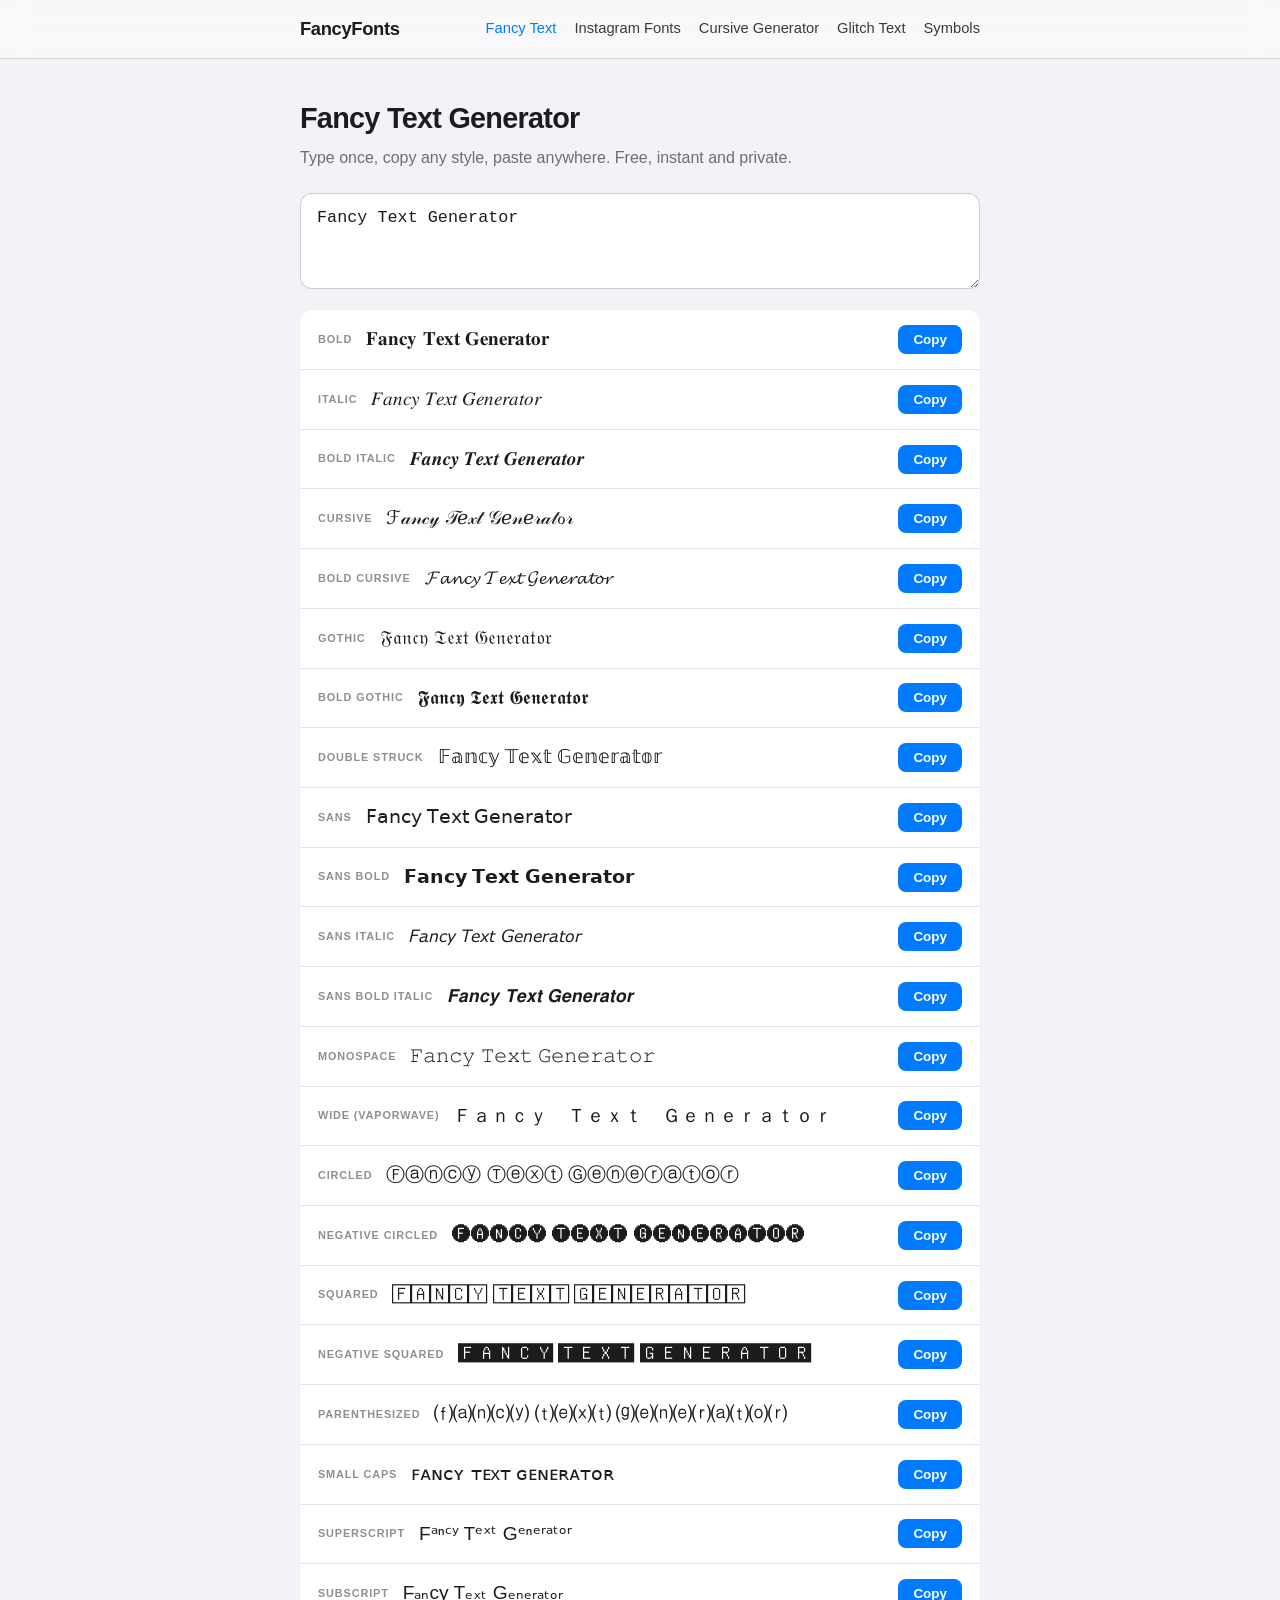
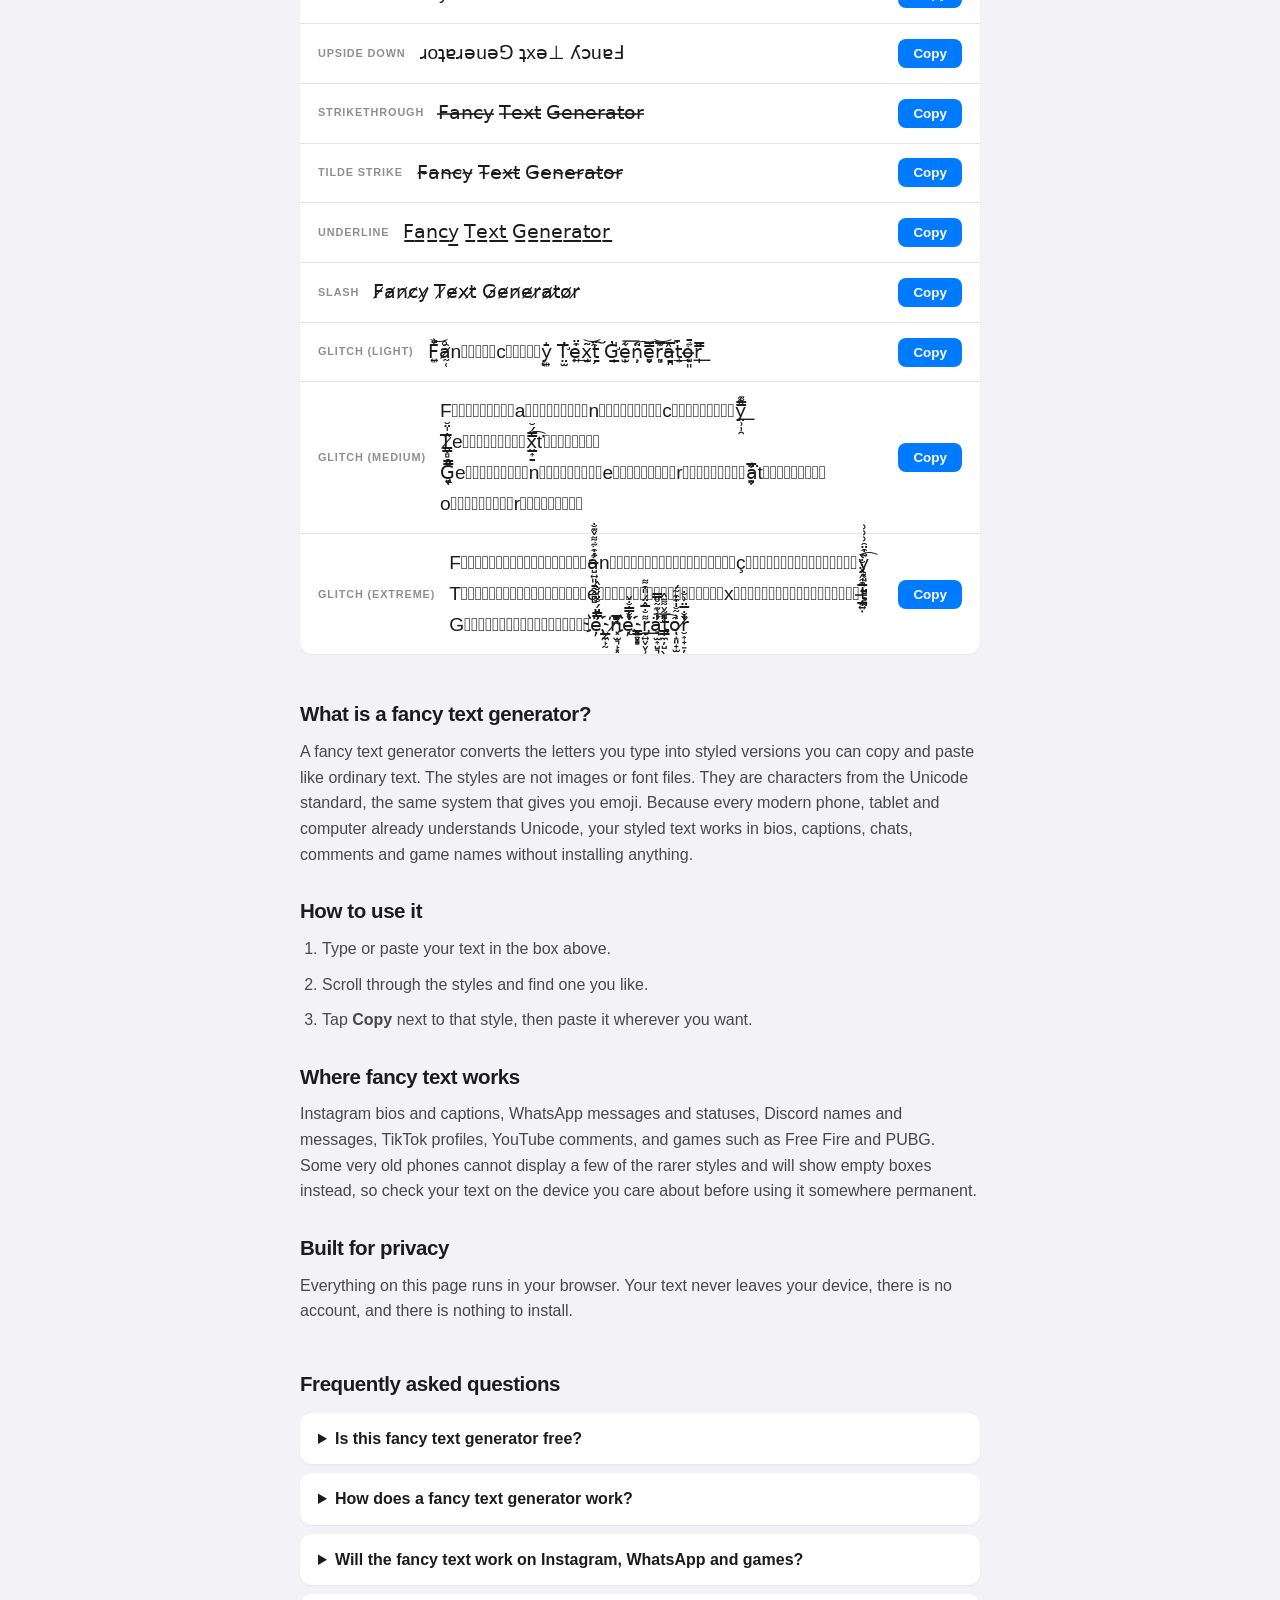
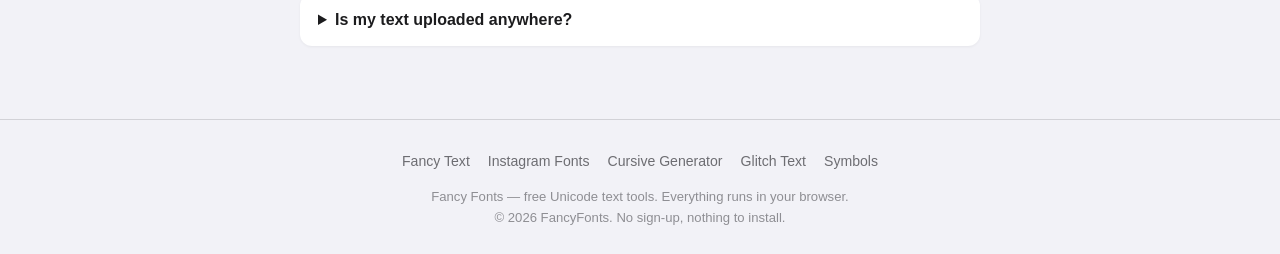
==== commit 243d0575: "Add WebSite schema for SEO enhancement Added structured data for WebSite schema to improve SEO." ====
--- a/index.html
+++ b/index.html
@@ -20,6 +20,9 @@
 </script>
 <script type="application/ld+json">
 {"@context":"https://schema.org","@type":"WebApplication","name":"Fancy Fonts - Fancy Text Generator","url":"https://fancy-fonts.github.io/","applicationCategory":"UtilitiesApplication","operatingSystem":"Any (web browser)","browserRequirements":"Requires JavaScript","offers":{"@type":"Offer","price":"0","priceCurrency":"USD"},"description":"Free online tool that converts plain text into 30 fancy Unicode styles you can copy and paste anywhere."}
+</script>
+<script type="application/ld+json">
+{"@context":"https://schema.org","@type":"WebSite","name":"Fancy Fonts","alternateName":"FancyFonts","url":"https://fancy-fonts.github.io/"}
 </script>
 </head>
 <body>
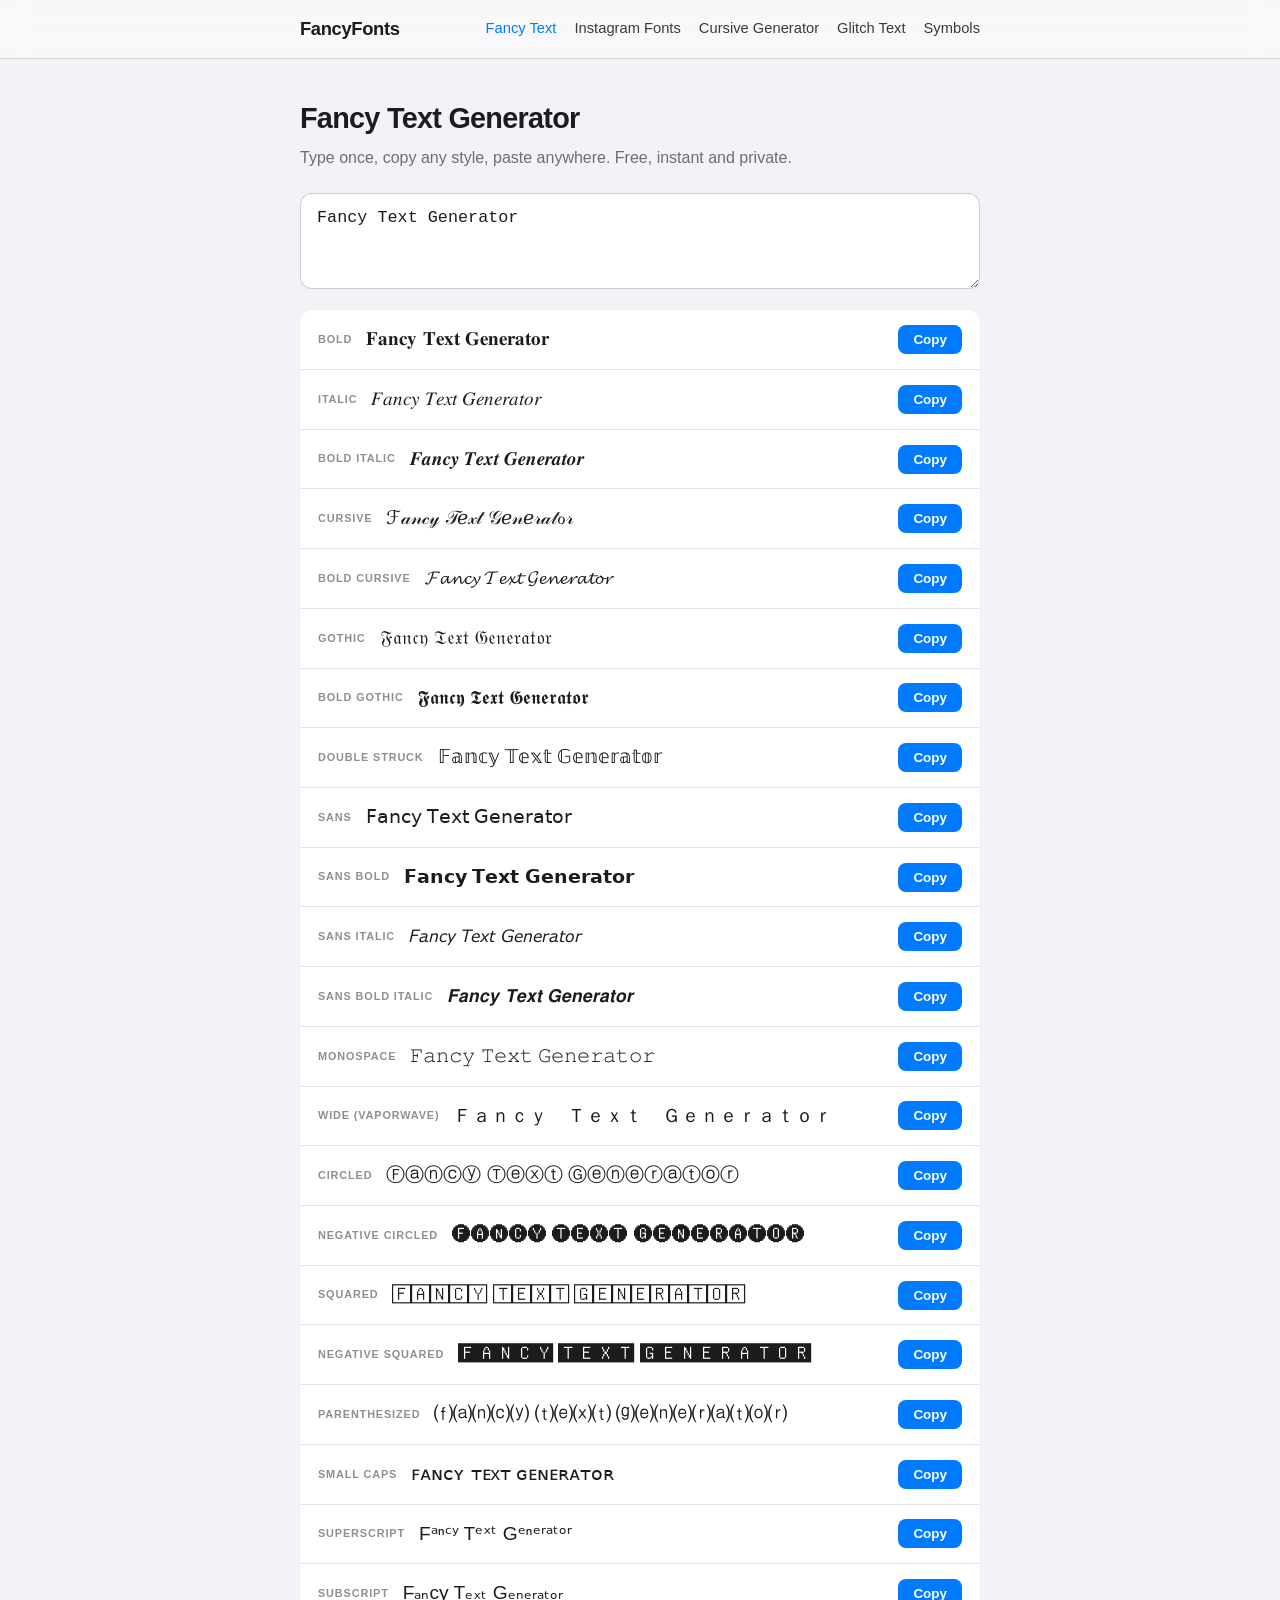
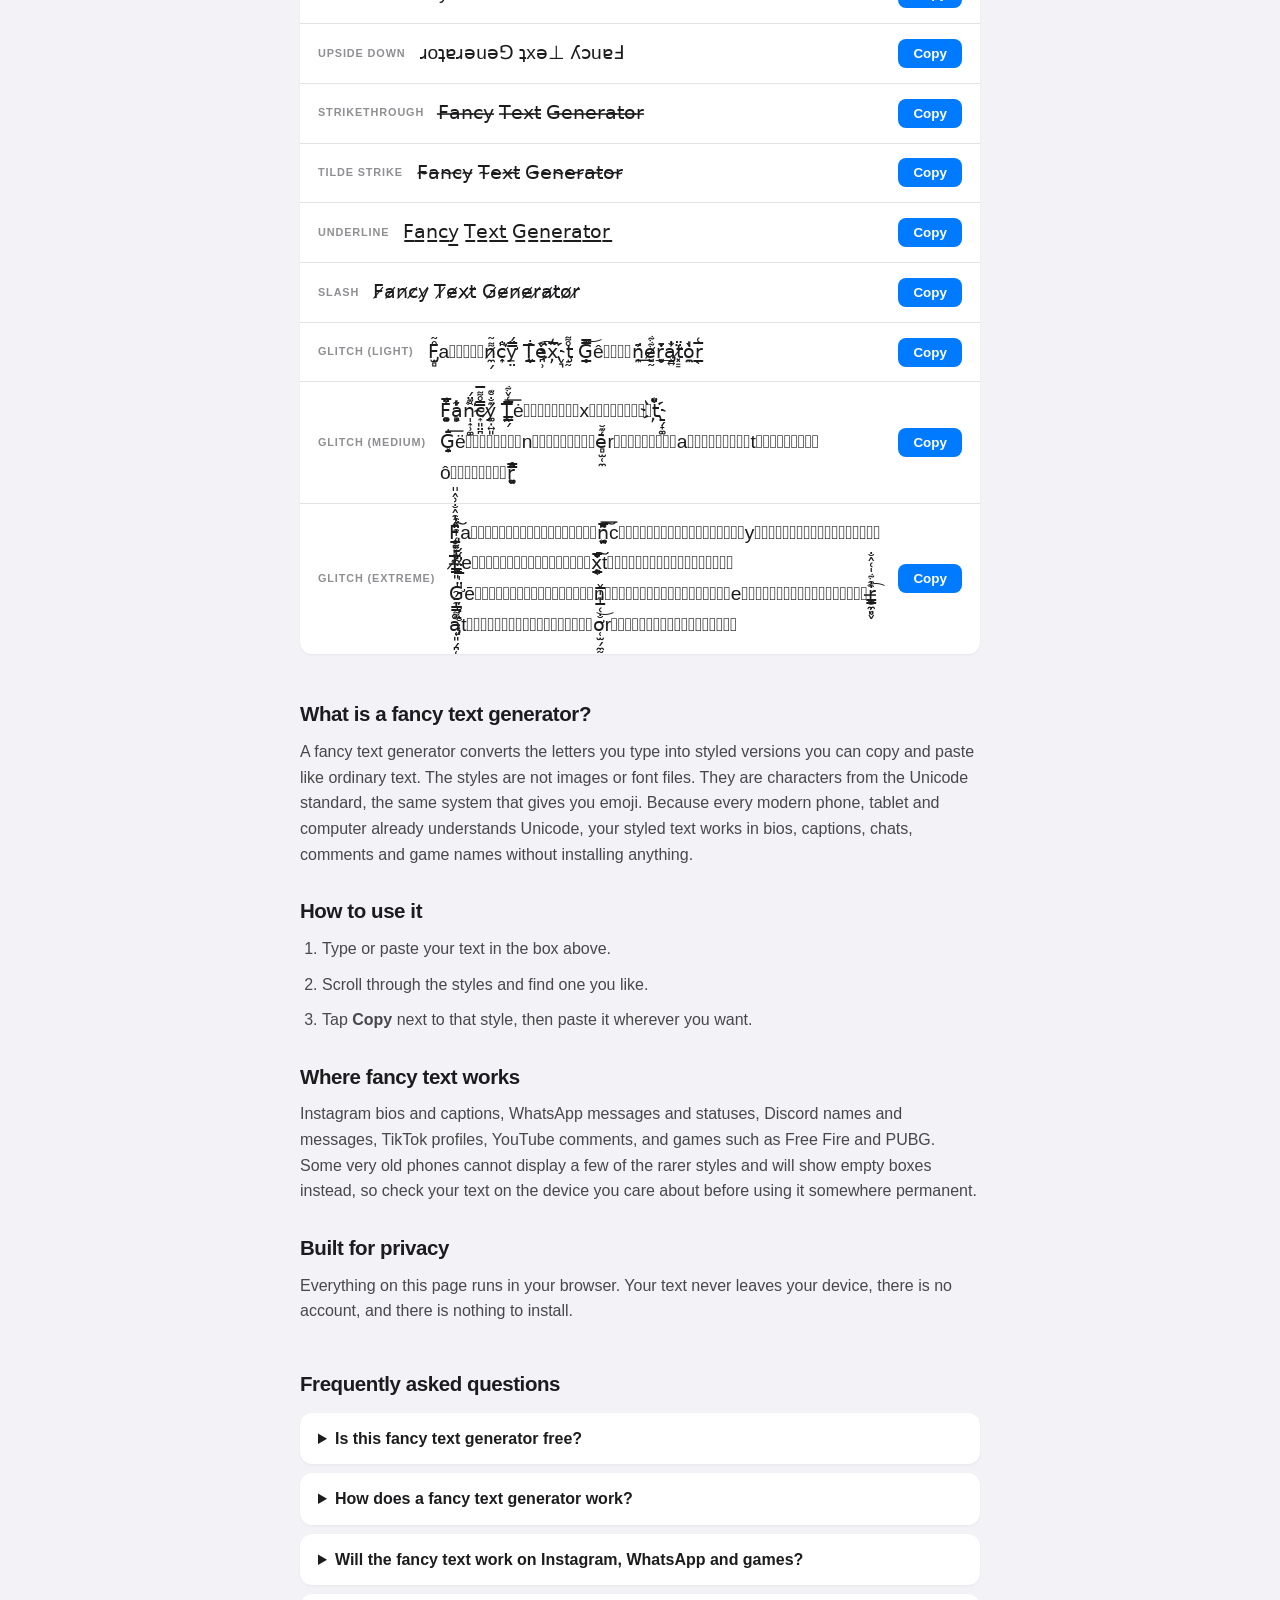
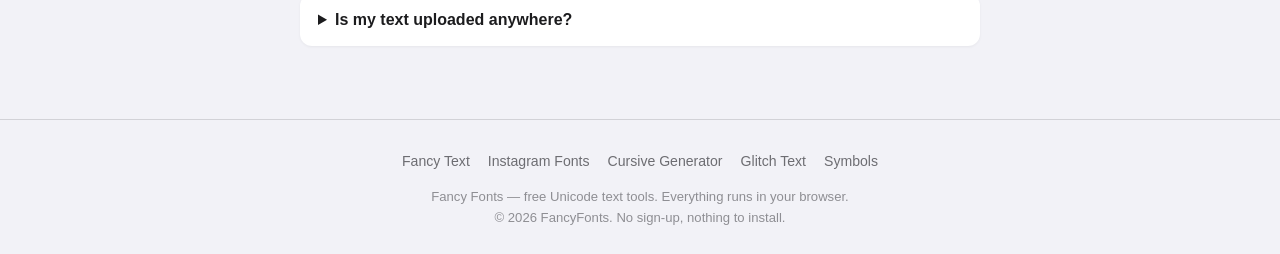
==== commit c0888a6e: "Add Open Graph meta tags to index.html Added Open Graph meta tags for better social sharing." ====
--- a/index.html
+++ b/index.html
@@ -7,6 +7,11 @@
 <title>Fancy Text Generator (Copy and Paste) | Fancy Fonts</title>
 <meta name="description" content="Free fancy text generator: turn normal text into stylish Unicode fonts you can copy and paste into Instagram, WhatsApp, Discord, Free Fire and more. No sign-up.">
 <link rel="canonical" href="https://fancy-fonts.github.io/">
+<meta property="og:type" content="website">
+<meta property="og:site_name" content="Fancy Fonts">
+<meta property="og:title" content="Fancy Text Generator (Copy and Paste) | Fancy Fonts">
+<meta property="og:description" content="Free fancy text generator: turn normal text into stylish Unicode fonts you can copy and paste into Instagram, WhatsApp, Discord, Free Fire and more. No sign-up.">
+<meta property="og:url" content="https://fancy-fonts.github.io/">
 <link rel="icon" href="/favicon.svg" type="image/svg+xml">
 <link rel="alternate icon" href="/favicon.png" type="image/png">
 <link rel="stylesheet" href="/assets/style.css">
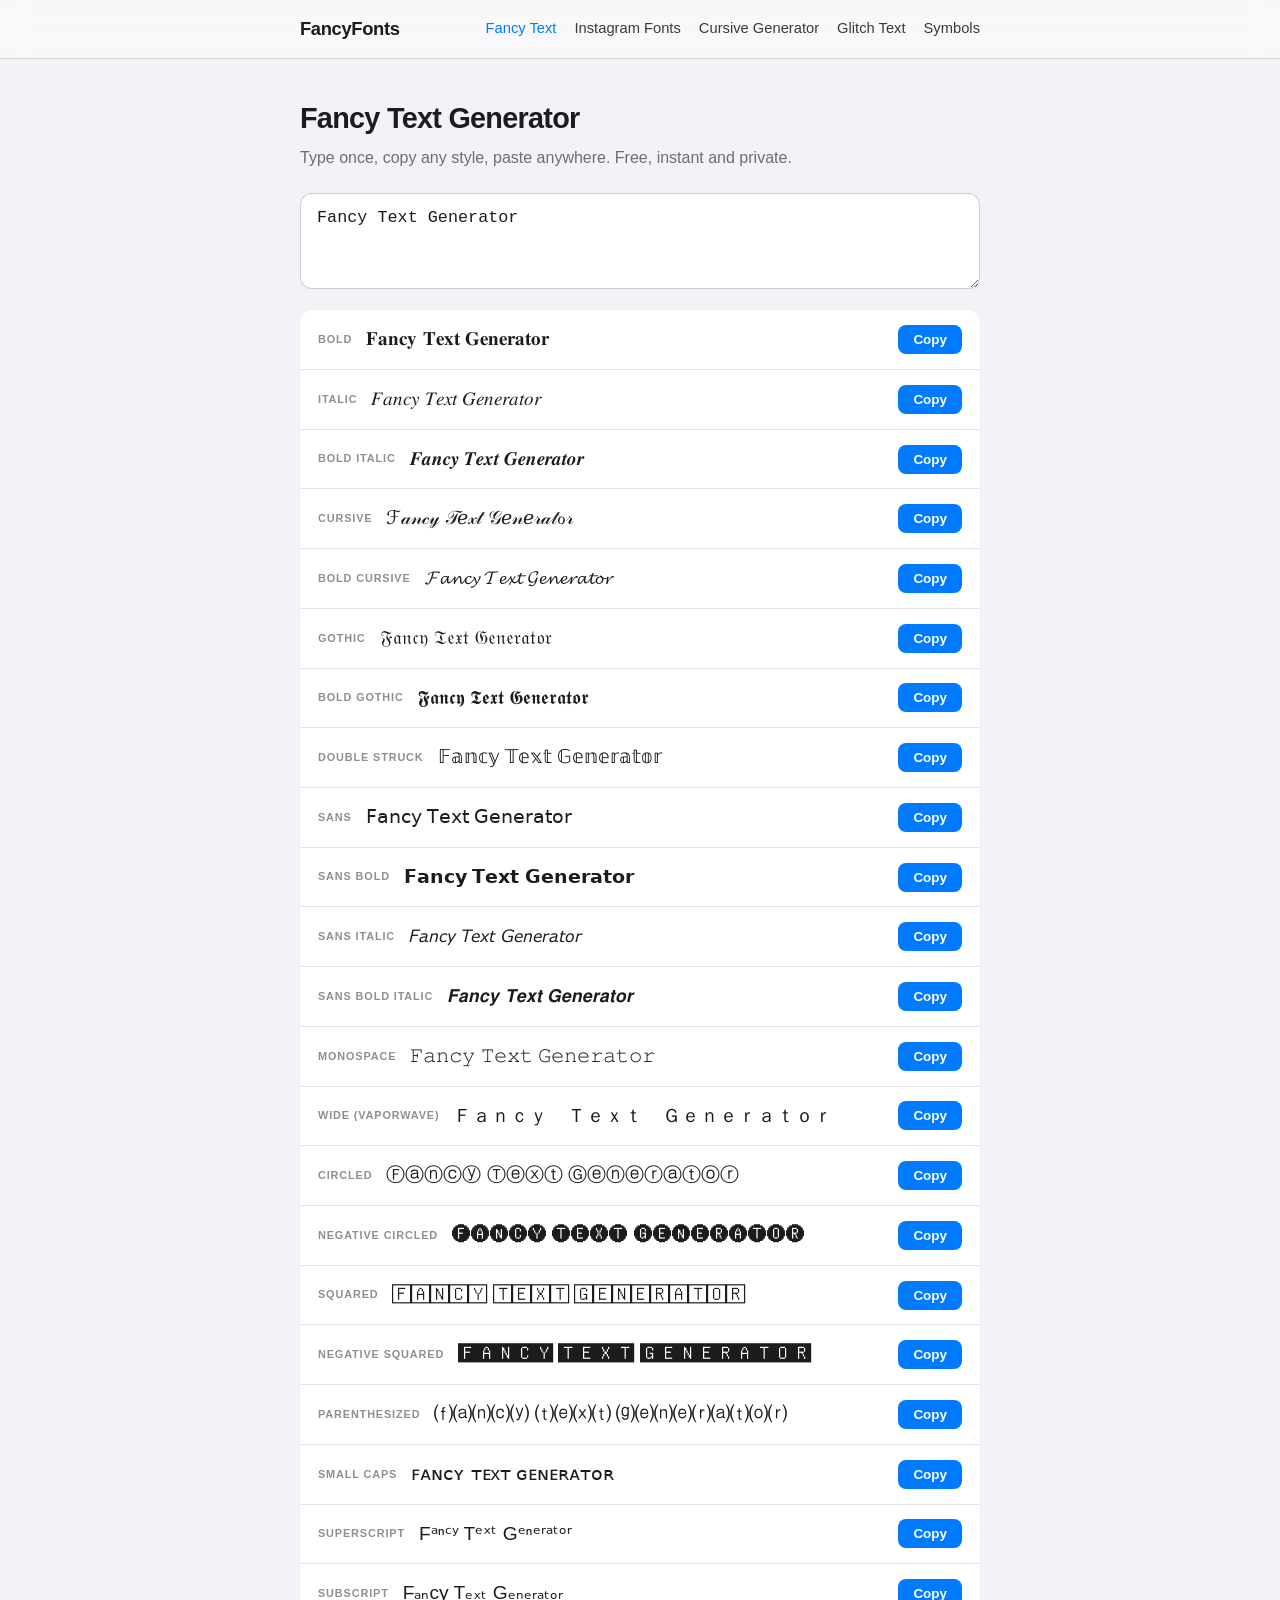
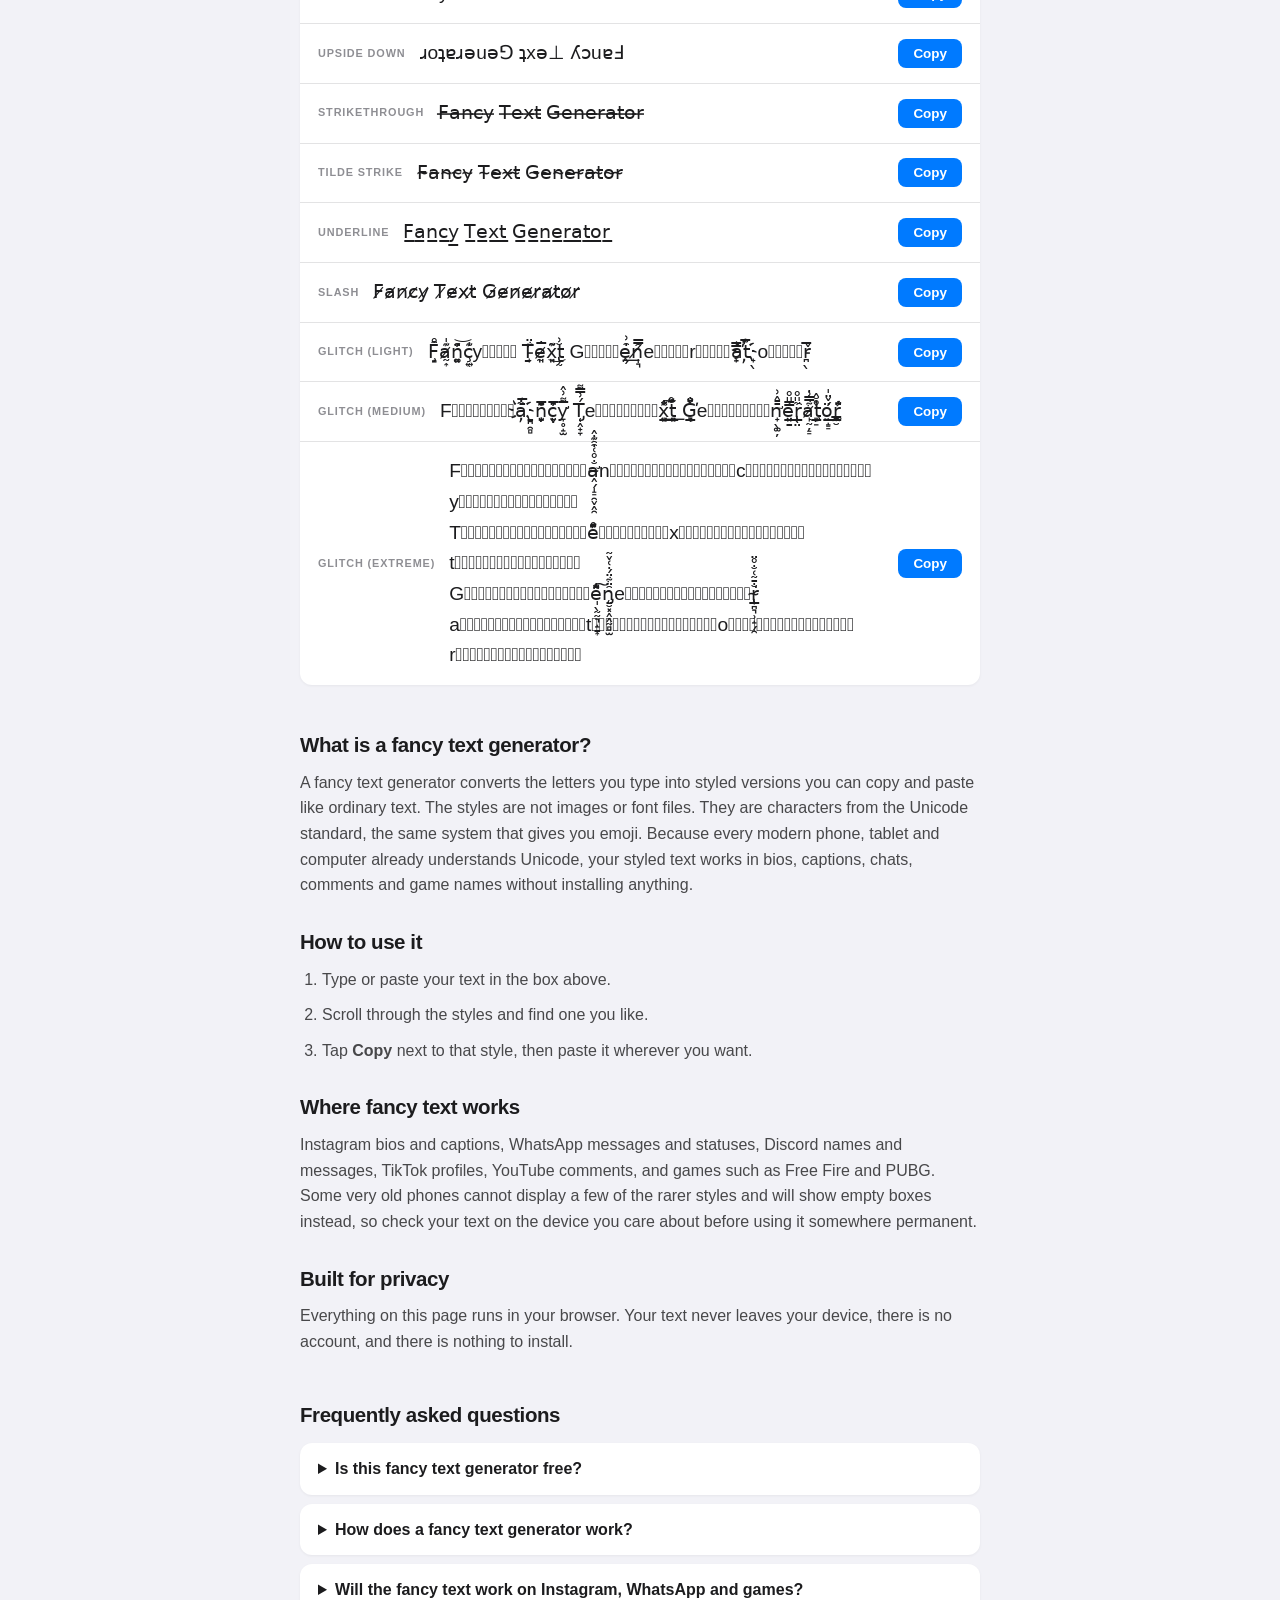
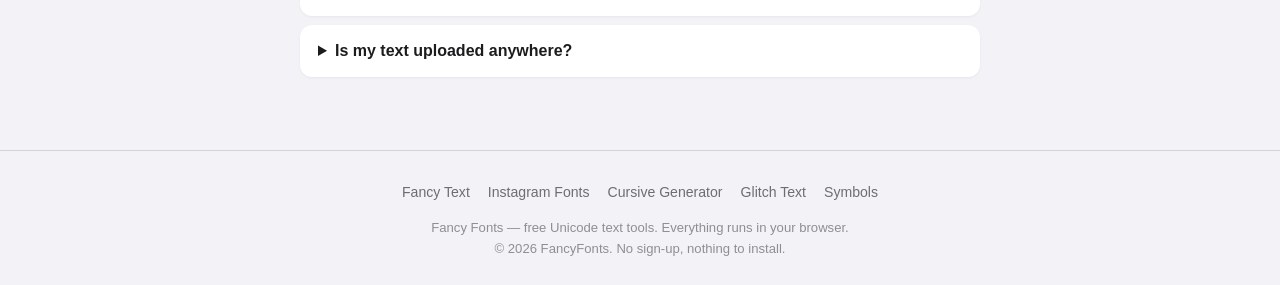
==== commit b6e9a1bf: "CTR: retitle homepage around fancy font / copy paste fonts queries" ====
--- a/index.html
+++ b/index.html
@@ -4,13 +4,13 @@
 <meta charset="UTF-8">
 <meta name="viewport" content="width=device-width, initial-scale=1.0">
 <meta name="google-site-verification" content="sDdpDQWQOnC1w3uMUyWJrE3XYqYhAhATdIT-L85_N2A" />
-<title>Fancy Text Generator (Copy and Paste) | Fancy Fonts</title>
-<meta name="description" content="Free fancy text generator: turn normal text into stylish Unicode fonts you can copy and paste into Instagram, WhatsApp, Discord, Free Fire and more. No sign-up.">
+<title>Fancy Font Generator: Copy and Paste Fonts Online Free | Fancy Fonts</title>
+<meta name="description" content="Free fancy font generator online: type your text, get 30+ stylish fonts instantly, then copy and paste them into Instagram, WhatsApp, Discord, Free Fire and more. No sign-up.">
 <link rel="canonical" href="https://fancy-fonts.github.io/">
 <meta property="og:type" content="website">
 <meta property="og:site_name" content="Fancy Fonts">
-<meta property="og:title" content="Fancy Text Generator (Copy and Paste) | Fancy Fonts">
-<meta property="og:description" content="Free fancy text generator: turn normal text into stylish Unicode fonts you can copy and paste into Instagram, WhatsApp, Discord, Free Fire and more. No sign-up.">
+<meta property="og:title" content="Fancy Font Generator: Copy and Paste Fonts Online Free | Fancy Fonts">
+<meta property="og:description" content="Free fancy font generator online: type your text, get 30+ stylish fonts instantly, then copy and paste them into Instagram, WhatsApp, Discord, Free Fire and more. No sign-up.">
 <meta property="og:url" content="https://fancy-fonts.github.io/">
 <link rel="icon" href="/favicon.svg" type="image/svg+xml">
 <link rel="alternate icon" href="/favicon.png" type="image/png">
